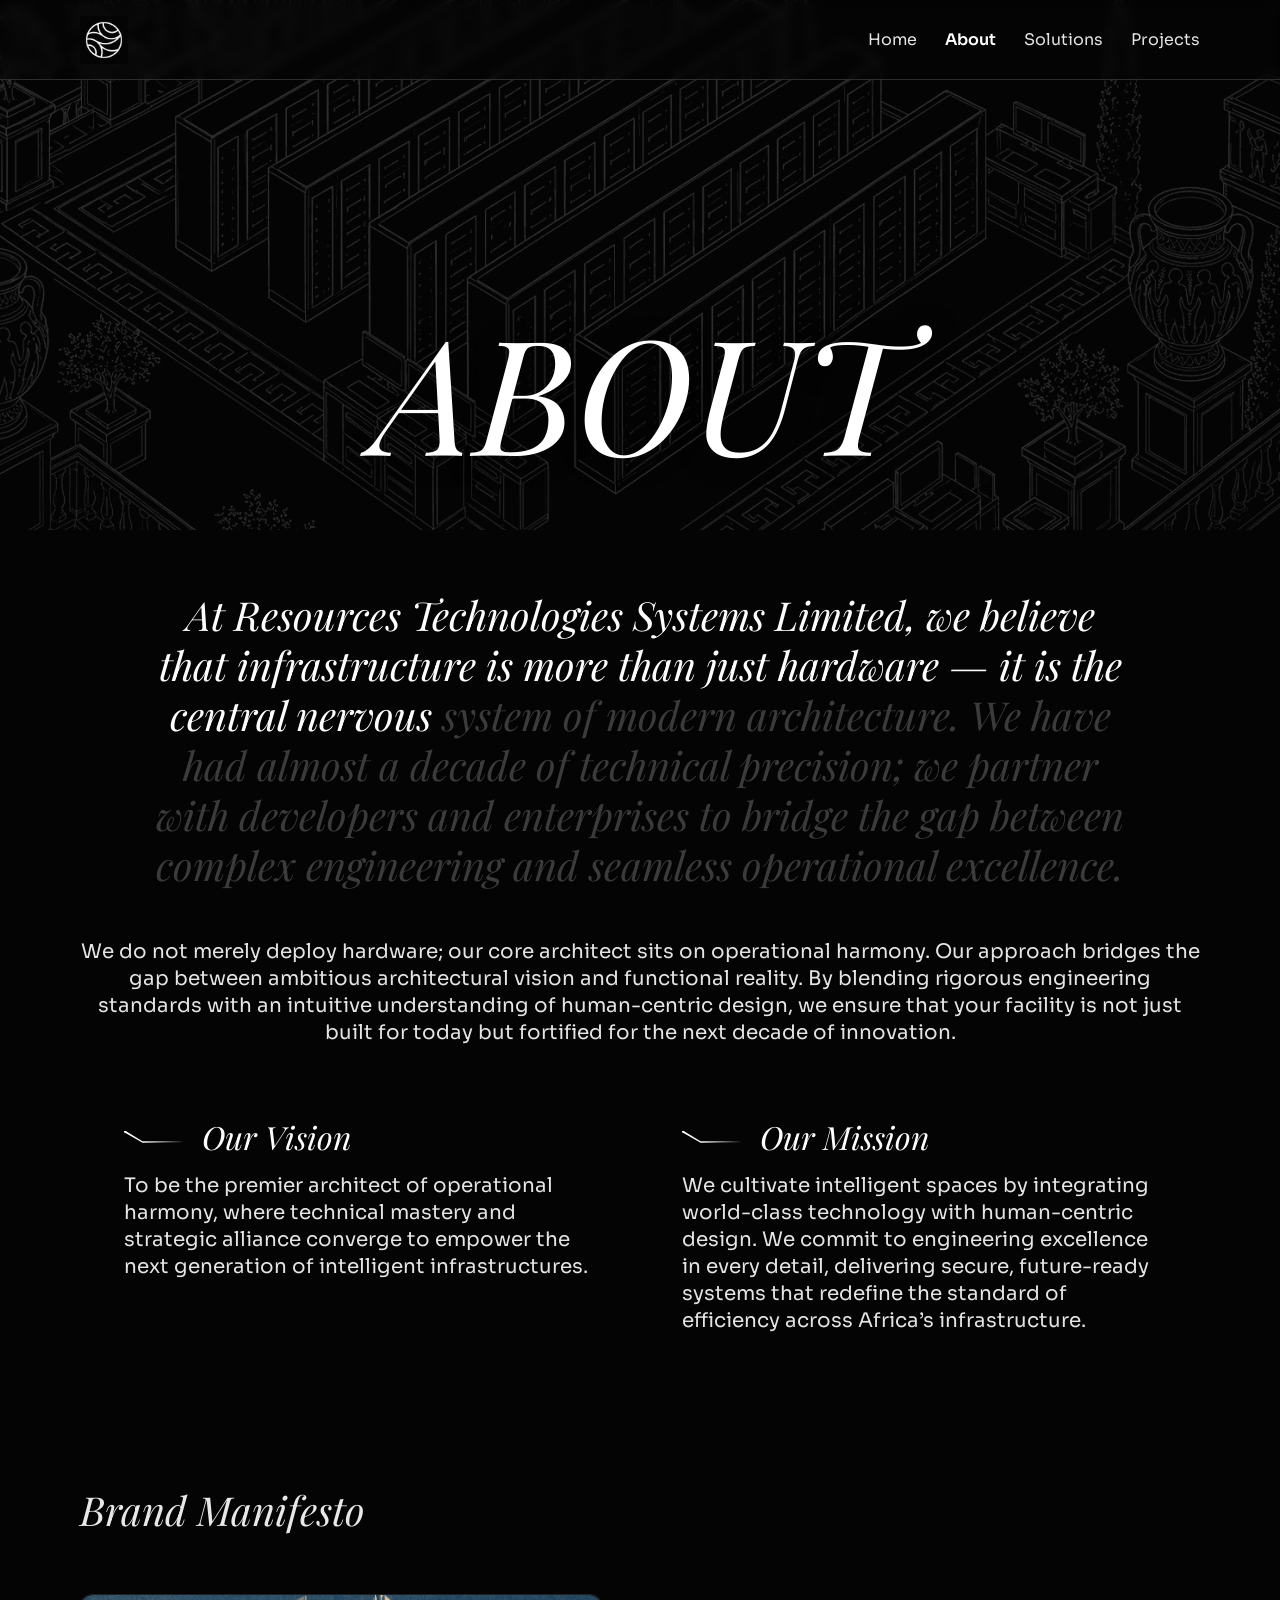
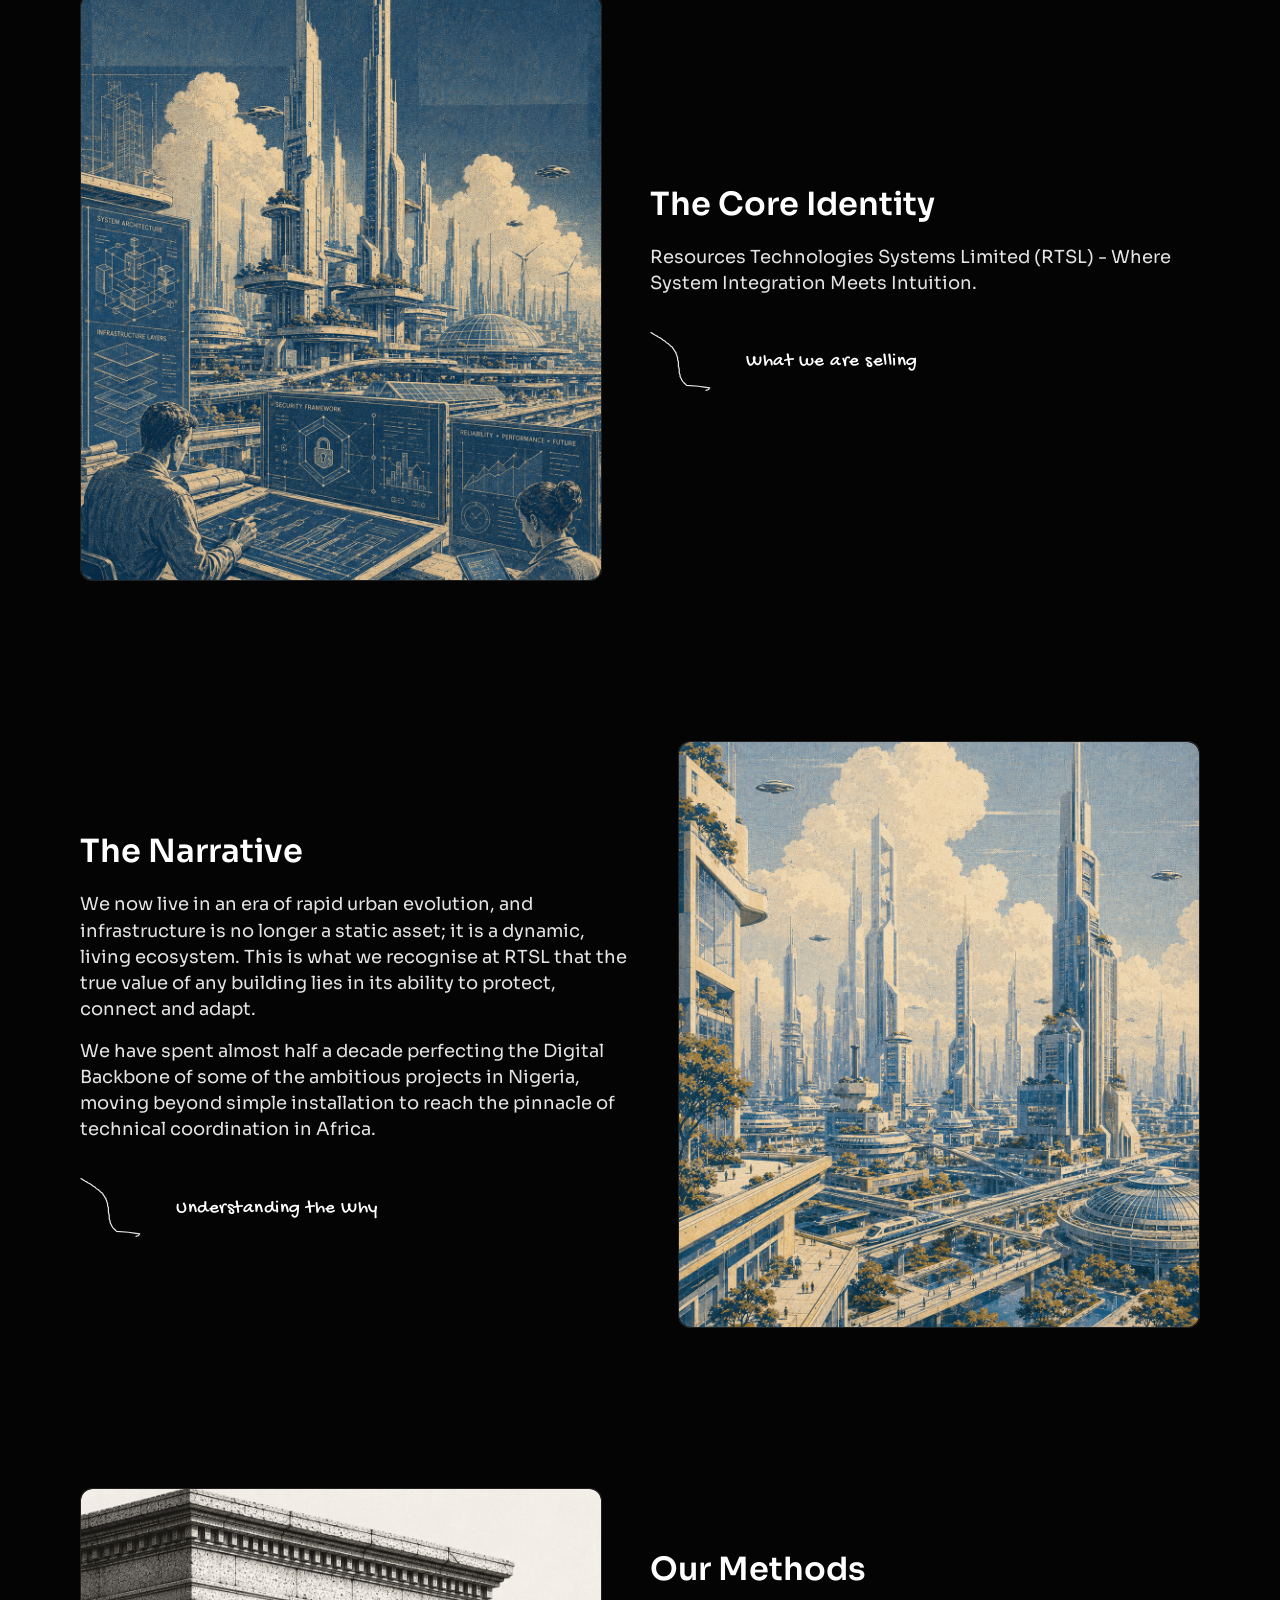
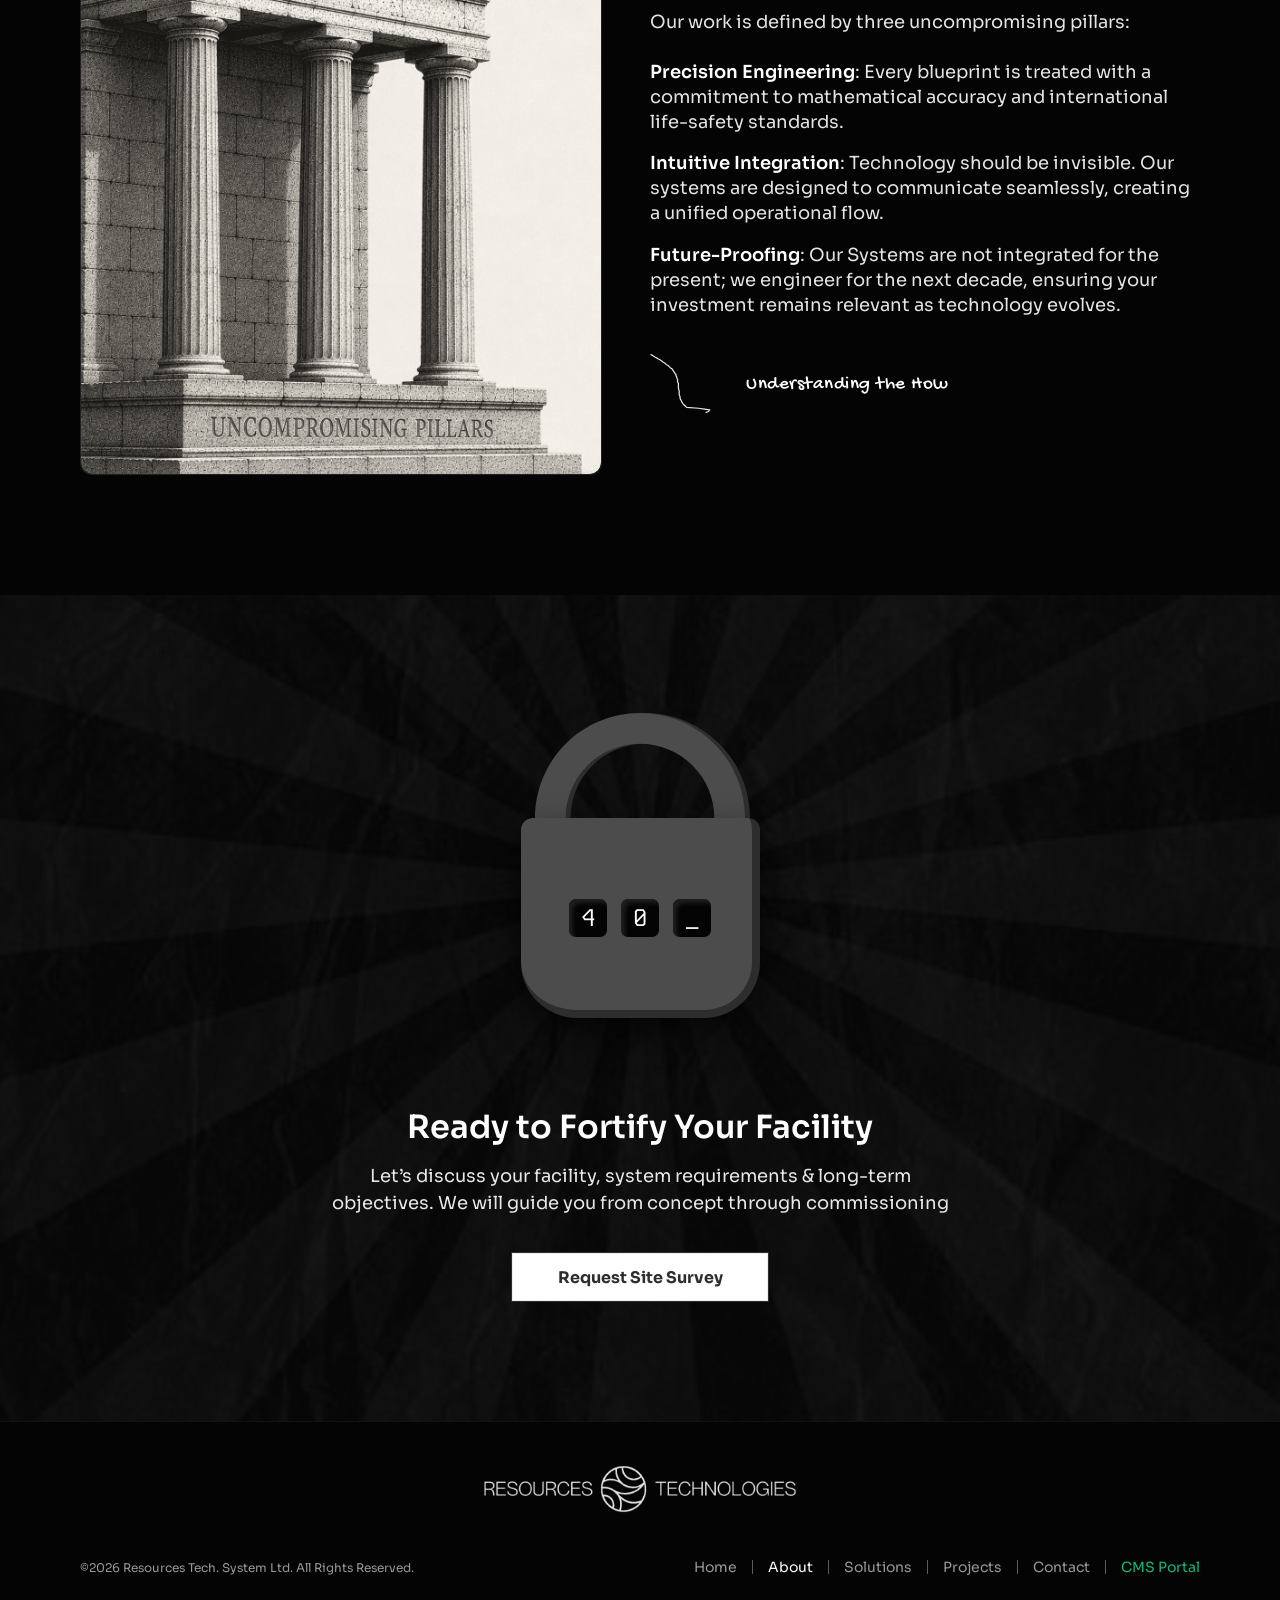
==== about.html @ 8d19dd70 "feat: complete Resources Technologies website and CMS" ====
<!DOCTYPE html>
<html lang="en">
<head>
  <meta charset="UTF-8" />
  <meta name="viewport" content="width=device-width, initial-scale=1.0, viewport-fit=cover" />
  <meta name="description" content="About Resources Technologies Systems Limited — Engineering intelligent infrastructure for Africa's next decade." />
  <title>About — Resources Tech. System Ltd</title>
  <link rel="icon" type="image/png" href="assets/logo.png" />
  <link rel="preconnect" href="https://fonts.googleapis.com" />
  <link rel="preconnect" href="https://fonts.gstatic.com" crossorigin />
  <link rel="stylesheet" href="styles.css" />
</head>
<body>
  <!-- ===================================================================== -->
  <!-- NAVBAR (Framer: 80px, blurred background, border-bottom)              -->
  <!-- ===================================================================== -->
  <header class="framer-navbar" role="banner">
    <div class="framer-navbar__inner">
      <!-- Logo -->
      <a href="./" class="framer-logo" aria-label="Resources Tech. System Ltd">
        <img src="assets/logo.png" alt="Resources Tech Logo" width="48" height="48" />
      </a>

      <!-- Desktop Navigation Links -->
      <nav class="framer-nav-menu" role="navigation" aria-label="Main Navigation">
        <a href="./" class="framer-nav-link">Home</a>
        <a href="./about" class="framer-nav-link is-active" aria-current="page">About</a>
        <a href="./solutions" class="framer-nav-link">Solutions</a>
        <a href="./projects" class="framer-nav-link">Projects</a>
      </nav>

      <!-- Mobile Hamburger Toggle -->
      <button class="framer-nav-toggle" id="navToggle" aria-label="Toggle navigation menu" aria-expanded="false" aria-controls="mobileDropdown">
        <svg id="hamburgerIcon" width="24" height="24" viewBox="0 0 24 24" fill="none" stroke="currentColor" stroke-width="2" stroke-linecap="round" stroke-linejoin="round">
          <line x1="3" y1="8" x2="21" y2="8"></line>
          <line x1="3" y1="16" x2="21" y2="16"></line>
        </svg>
        <svg id="closeIcon" width="24" height="24" viewBox="0 0 24 24" fill="none" stroke="currentColor" stroke-width="2" stroke-linecap="round" stroke-linejoin="round" style="display: none;">
          <line x1="18" y1="6" x2="6" y2="18"></line>
          <line x1="6" y1="6" x2="18" y2="18"></line>
        </svg>
      </button>
    </div>

    <!-- Mobile Dropdown -->
    <div class="framer-mobile-dropdown" id="mobileDropdown" role="region" aria-label="Mobile Navigation">
      <ul class="framer-mobile-list">
        <li><a href="./" class="framer-nav-link">Home</a></li>
        <li><a href="./about" class="framer-nav-link is-active" aria-current="page">About</a></li>
        <li><a href="./solutions" class="framer-nav-link">Solutions</a></li>
        <li><a href="./projects" class="framer-nav-link">Projects</a></li>
        <li></li>
      </ul>
    </div>
  </header>

  <!-- ===================================================================== -->
  <!-- MAIN CONTENT                                                          -->
  <!-- ===================================================================== -->
  <main>
    <!-- =================================================================== -->
    <!-- SECTION 1: ABOUT HERO SECTION                                       -->
    <!-- =================================================================== -->
    <section class="framer-about-hero" aria-label="About Us Header">
      <!-- High-Res Isometric Blueprint Architectural Background -->
      <div class="framer-about-hero-bg" aria-hidden="true">
        <img src="assets/about-hero-bg.png" alt="" width="2880" height="1060" fetchpriority="high" />
      </div>

      <!-- Hero Title Container -->
      <div class="framer-about-hero-content">
        <h1 class="framer-about-hero-title">ABOUT</h1>
      </div>
    </section>

    <!-- =================================================================== -->
    <!-- SECTION 2: PHILOSOPHY & VISION / MISSION                            -->
    <!-- =================================================================== -->
    <section class="framer-about-section-philosophy" aria-label="Our Philosophy, Vision, and Mission">
      <div class="framer-about-philosophy-inner">
        <!-- Editorial Statement (with scroll illumination hook) -->
        <div class="framer-about-quote-wrap">
          <blockquote class="framer-about-quote" id="aboutStatementText">
            At Resources Technologies Systems Limited, we believe that infrastructure is more than just hardware &mdash; it is the central nervous system of modern architecture. We have had almost a decade of technical precision; we partner with developers and enterprises to bridge the gap between complex engineering and seamless operational excellence.
          </blockquote>
        </div>

        <!-- Core Architectural Narrative -->
        <p class="framer-about-narrative">
          We do not merely deploy hardware; our core architect sits on operational harmony. Our approach bridges the gap between ambitious architectural vision and functional reality. By blending rigorous engineering standards with an intuitive understanding of human-centric design, we ensure that your facility is not just built for today but fortified for the next decade of innovation.
        </p>

        <!-- Vision & Mission Cards Row -->
        <div class="framer-about-vm-row">
          <!-- Our Vision Card -->
          <article class="framer-about-vm-card">
            <div class="framer-about-vm-header">
              <img src="assets/icon-wave.svg" alt="" width="66" height="13" class="framer-about-vm-wave" aria-hidden="true" />
              <h2 class="framer-about-vm-title">Our Vision</h2>
            </div>
            <p class="framer-about-vm-body">
              To be the premier architect of operational harmony, where technical mastery and strategic alliance converge to empower the next generation of intelligent infrastructures.
            </p>
          </article>

          <!-- Our Mission Card -->
          <article class="framer-about-vm-card">
            <div class="framer-about-vm-header">
              <img src="assets/icon-wave.svg" alt="" width="66" height="13" class="framer-about-vm-wave" aria-hidden="true" />
              <h2 class="framer-about-vm-title">Our Mission</h2>
            </div>
            <p class="framer-about-vm-body">
              We cultivate intelligent spaces by integrating world-class technology with human-centric design. We commit to engineering excellence in every detail, delivering secure, future-ready systems that redefine the standard of efficiency across Africa&rsquo;s infrastructure.
            </p>
          </article>
        </div>
      </div>
    </section>

    <!-- =================================================================== -->
    <!-- SECTION 3: BRAND MANIFESTO                                          -->
    <!-- =================================================================== -->
    <section class="framer-manifesto-section" aria-labelledby="manifestoHeading">
      <div class="framer-manifesto-heading-container">
        <h2 id="manifestoHeading" class="framer-manifesto-title">Brand Manifesto</h2>
      </div>

      <div class="framer-manifesto-list">
        <!-- Manifesto Item 1: The Core Identity -->
        <article class="framer-manifesto-row">
          <div class="framer-manifesto-img-wrap">
            <img src="assets/manifesto-1.png" alt="RTSL Central Operations Control Room" width="1086" height="1448" loading="lazy" />
          </div>

          <div class="framer-manifesto-content">
            <h3 class="framer-manifesto-item-title">The Core Identity</h3>
            <p class="framer-manifesto-item-desc">
              Resources Technologies Systems Limited (RTSL) - Where System Integration Meets Intuition.
            </p>
            <!-- Handwritten Pointer 1 -->
            <div class="framer-manifesto-pointer" aria-hidden="true">
              <img src="assets/icon-pointer-arrow.svg" alt="" width="102" height="73" />
              <span>What we are selling</span>
            </div>
          </div>
        </article>

        <!-- Manifesto Item 2: The Narrative -->
        <article class="framer-manifesto-row framer-manifesto-row--reverse">
          <div class="framer-manifesto-img-wrap">
            <img src="assets/manifesto-2.png" alt="Futuristic Cityscape Infrastructure" width="1086" height="1448" loading="lazy" />
          </div>

          <div class="framer-manifesto-content">
            <h3 class="framer-manifesto-item-title">The Narrative</h3>
            <div class="framer-manifesto-paragraphs">
              <p class="framer-manifesto-item-desc">
                We now live in an era of rapid urban evolution, and infrastructure is no longer a static asset; it is a dynamic, living ecosystem. This is what we recognise at RTSL that the true value of any building lies in its ability to protect, connect and adapt.
              </p>
              <p class="framer-manifesto-item-desc">
                We have spent almost half a decade perfecting the Digital Backbone of some of the ambitious projects in Nigeria, moving beyond simple installation to reach the pinnacle of technical coordination in Africa.
              </p>
            </div>
            <!-- Handwritten Pointer 2 -->
            <div class="framer-manifesto-pointer" aria-hidden="true">
              <img src="assets/icon-pointer-arrow.svg" alt="" width="102" height="73" />
              <span>Understanding the Why</span>
            </div>
          </div>
        </article>

        <!-- Manifesto Item 3: Our Methods -->
        <article class="framer-manifesto-row">
          <div class="framer-manifesto-img-wrap">
            <img src="assets/manifesto-3.png" alt="Classical Classical Architecture Inscription" width="1148" height="1370" loading="lazy" />
          </div>

          <div class="framer-manifesto-content">
            <h3 class="framer-manifesto-item-title">Our Methods</h3>
            <p class="framer-manifesto-item-desc">
              Our work is defined by three uncompromising pillars:
            </p>
            <div class="framer-manifesto-pillars">
              <p class="framer-manifesto-pillar">
                <strong>Precision Engineering</strong>: Every blueprint is treated with a commitment to mathematical accuracy and international life-safety standards.
              </p>
              <p class="framer-manifesto-pillar">
                <strong>Intuitive Integration</strong>: Technology should be invisible. Our systems are designed to communicate seamlessly, creating a unified operational flow.
              </p>
              <p class="framer-manifesto-pillar">
                <strong>Future-Proofing</strong>: Our Systems are not integrated for the present; we engineer for the next decade, ensuring your investment remains relevant as technology evolves.
              </p>
            </div>
            <!-- Handwritten Pointer 3 -->
            <div class="framer-manifesto-pointer" aria-hidden="true">
              <img src="assets/icon-pointer-arrow.svg" alt="" width="102" height="73" />
              <span>Understanding the How</span>
            </div>
          </div>
        </article>
      </div>
    </section>

    <!-- =================================================================== -->
    <!-- SECTION 4: READY TO FORTIFY YOUR FACILITY                           -->
    <!-- =================================================================== -->
    <section class="framer-fortify-section" aria-labelledby="fortifyHeading">
      <!-- Radial Sunburst Background Rays -->
      <div class="framer-fortify-bg" aria-hidden="true">
        <img src="assets/sunburst-rays.jpg" alt="" width="562" height="1000" loading="lazy" />
      </div>

      <div class="framer-fortify-inner">
        <!-- 3D Padlock Graphic -->
        <div class="framer-padlock-stage" aria-hidden="true">
          <div class="framer-padlock">
            <!-- Shackle / Handle -->
            <div class="framer-padlock-handle">
              <img src="assets/padlock-handle.svg" alt="" width="215" height="210" />
            </div>
            <!-- Padlock Body -->
            <div class="framer-padlock-body"></div>
            <!-- Combination Pin Digits -->
            <div class="framer-padlock-pins">
              <div class="framer-padlock-pin">
                <span>4</span>
              </div>
              <div class="framer-padlock-pin">
                <span>0</span>
              </div>
              <div class="framer-padlock-pin">
                <span>_</span>
              </div>
            </div>
          </div>
        </div>

        <!-- Copy & CTA Container -->
        <div class="framer-fortify-content">
          <div class="framer-fortify-text">
            <h2 id="fortifyHeading" class="framer-fortify-title">Ready to Fortify Your Facility</h2>
            <p class="framer-fortify-desc">
              Let&rsquo;s discuss your facility, system requirements &amp; long-term objectives. We will guide you from concept through commissioning
            </p>
          </div>

          <div class="framer-fortify-cta-wrap">
            <a href="./contact" class="framer-btn-primary" role="button">
              <span>Request Site Survey</span>
            </a>
          </div>
        </div>
      </div>
    </section>
  </main>

  <!-- ===================================================================== -->
  <!-- FOOTER                                                                -->
  <!-- ===================================================================== -->
  <footer class="framer-footer" role="contentinfo">
    <div class="framer-footer-inner">
      <!-- Centered Horizontal Logo Mark -->
      <div class="framer-footer-brand">
        <a href="./" class="framer-footer-logo-link" aria-label="Resources Tech Home">
          <img src="assets/footer-logo-cropped.png" alt="Resources Technologies Systems Limited" width="835" height="140" loading="lazy" />
        </a>
      </div>

      <!-- Footer Bottom Row: Copyright + Nav Links -->
      <div class="framer-footer-bottom">
        <div class="framer-footer-copy">
          <p>&copy;2026 Resources Tech. System Ltd. All Rights Reserved.</p>
        </div>

        <nav class="framer-footer-nav" aria-label="Footer navigation">
          <a href="./" class="framer-footer-link">Home</a>
          <span class="framer-footer-divider" aria-hidden="true">
            <img src="assets/footer-divider.svg" alt="" width="3" height="16" />
          </span>

          <a href="./about" class="framer-footer-link is-current">About</a>
          <span class="framer-footer-divider" aria-hidden="true">
            <img src="assets/footer-divider.svg" alt="" width="3" height="16" />
          </span>

          <a href="./solutions" class="framer-footer-link">Solutions</a>
          <span class="framer-footer-divider" aria-hidden="true">
            <img src="assets/footer-divider.svg" alt="" width="3" height="16" />
          </span>

          <a href="./projects" class="framer-footer-link">Projects</a>
          <span class="framer-footer-divider" aria-hidden="true">
            <img src="assets/footer-divider.svg" alt="" width="3" height="16" />
          </span>

          <a href="./contact" class="framer-footer-link">Contact</a>
          <span class="framer-footer-divider" aria-hidden="true"><img src="assets/footer-divider.svg" alt="" width="3" height="16" /></span>
          <a href="./admin.html" class="framer-footer-link" style="color: #10b981;">CMS Portal</a>
        </nav>
      </div>
    </div>
  </footer>

  <script src="script.js"></script>
</body>
</html>
---- styles.css ----
/* ============================================================
   RESOURCES TECHNOLOGIES SYSTEMS LIMITED
   Pixel-Perfect Framer Replication
   ============================================================ */

@import url('https://fonts.googleapis.com/css2?family=Gochi+Hand&family=Kode+Mono:wght@400;500;600&family=Playfair+Display:ital,wght@0,400;0,700;1,400;1,700&family=Sora:wght@400;500;600;700&display=swap');

:root {
  --font-playfair: 'Playfair Display', Georgia, serif;
  --font-sora: 'Sora', system-ui, -apple-system, sans-serif;
  --color-heading: #e8e8e8;
}

/* ---- Reset & Base ---- */
*, *::before, *::after {
  box-sizing: border-box;
  margin: 0;
  padding: 0;
}

html {
  scroll-behavior: smooth;
  -webkit-tap-highlight-color: transparent;
  font-size: 16px;
  background-color: #040404;
}

body {
  background-color: #040404;
  color: #ffffff;
  font-family: 'Sora', system-ui, -apple-system, sans-serif;
  -webkit-font-smoothing: antialiased;
  -moz-osx-font-smoothing: grayscale;
  overflow-x: hidden;
  min-height: 100vh;
}

/* ============================================================
   HEADER / NAVBAR
   Framer spec: 80px height, backdrop blur 5px, border-bottom 1px solid #2d2d2d
   ============================================================ */
.framer-navbar {
  position: absolute;
  top: 0;
  left: 0;
  right: 0;
  width: 100%;
  height: 80px;
  z-index: 50;
  background-color: rgba(4, 4, 4, 0.5);
  backdrop-filter: blur(5px);
  -webkit-backdrop-filter: blur(5px);
  border-bottom: 1px solid rgb(45, 45, 45);
}

.framer-navbar__inner {
  max-width: 1440px;
  height: 100%;
  margin: 0 auto;
  padding: 16px 80px;
  display: flex;
  align-items: center;
  justify-content: space-between;
}

/* Logo */
.framer-logo {
  display: block;
  width: 48px;
  height: 48px;
  flex-shrink: 0;
  text-decoration: none;
  cursor: pointer;
  transition: opacity 200ms ease-out;
}

.framer-logo:hover {
  opacity: 0.85;
}

.framer-logo img {
  display: block;
  width: 100%;
  height: 100%;
  object-fit: cover;
  border-radius: inherit;
}

/* Nav Links */
.framer-nav-menu {
  display: flex;
  align-items: center;
  gap: 28px;
  list-style: none;
  padding: 8px 0;
}

.framer-nav-link {
  font-family: 'Sora', sans-serif;
  font-size: 16px;
  font-weight: 400;
  letter-spacing: 0px;
  color: rgb(228, 228, 228);
  text-decoration: none;
  cursor: pointer;
  transition: color 200ms cubic-bezier(0.23, 1, 0.32, 1);
  white-space: nowrap;
}

.framer-nav-link:hover {
  color: #ffffff;
}

.framer-nav-link[aria-current="page"],
.framer-nav-link.is-active {
  color: #ffffff;
  font-weight: 600;
}

.framer-nav-link--disabled {
  opacity: 0.33;
  cursor: default;
  pointer-events: none;
}

/* Mobile Toggle */
.framer-nav-toggle {
  display: none;
  background: none;
  border: none;
  color: #ffffff;
  cursor: pointer;
  width: 24px;
  height: 24px;
  padding: 0;
  position: relative;
  touch-action: manipulation;
}

.framer-nav-toggle line {
  transition: transform 200ms ease-out, opacity 200ms ease-out;
}

/* Mobile Dropdown Menu */
.framer-mobile-dropdown {
  display: none;
  position: absolute;
  top: 80px;
  left: 0;
  right: 0;
  background-color: rgba(4, 4, 4, 0.95);
  backdrop-filter: blur(16px);
  -webkit-backdrop-filter: blur(16px);
  border-bottom: 1px solid rgb(45, 45, 45);
  padding: 24px 32px;
}

.framer-mobile-dropdown.is-open {
  display: block;
}

.framer-mobile-list {
  list-style: none;
  display: flex;
  flex-direction: column;
  gap: 20px;
}

/* ============================================================
   HERO SECTION
   Framer spec: 844px height, background image cover
   ============================================================ */
.framer-hero {
  position: relative;
  width: 100%;
  height: 844px;
  background-color: #040404;
  display: flex;
  align-items: center;
  justify-content: center;
  overflow: hidden;
}

/* Background Image */
.framer-hero__bg {
  position: absolute;
  inset: 0;
  width: 100%;
  height: 100%;
  z-index: 1;
}

.framer-hero__bg img {
  display: block;
  width: 100%;
  height: 100%;
  object-fit: cover;
  object-position: center;
  pointer-events: none;
  user-select: none;
}

/* Subtle gradient overlay */
.framer-hero__overlay {
  position: absolute;
  inset: 0;
  background: linear-gradient(
    180deg,
    rgba(4, 4, 4, 0.25) 0%,
    rgba(4, 4, 4, 0) 40%,
    rgba(4, 4, 4, 0.4) 100%
  );
  z-index: 2;
  pointer-events: none;
}

/* Container (Text + CTA Box) */
.framer-hero-container {
  position: absolute;
  bottom: 44px;
  left: 50%;
  transform: translateX(-50%);
  width: 87%;
  max-width: 1252px;
  height: 242px;
  z-index: 10;
}

/* Covering: translucent box with 2px border */
.framer-hero-covering {
  position: absolute;
  inset: 0;
  width: 100%;
  height: 100%;
  border: 2px solid #4c4c4c;
  background-color: rgba(4, 4, 4, 0.5);
  backdrop-filter: blur(4px);
  -webkit-backdrop-filter: blur(4px);
  pointer-events: none;
}

/* Content: Text + CTAs layout */
.framer-hero-content {
  position: absolute;
  top: 50%;
  left: 50%;
  transform: translate(-50%, -50%);
  width: 96%;
  height: auto;
  display: flex;
  align-items: center;
  justify-content: space-between;
  gap: 32px;
  z-index: 3;
}

/* Left: Text Container */
.framer-text-container {
  width: 832px;
  max-width: calc(100% - 250px);
  display: flex;
  flex-direction: column;
  gap: 12px;
  flex-shrink: 1;
}

.framer-hero-headline {
  font-family: 'Playfair Display', serif;
  font-size: 48px;
  font-weight: 400;
  line-height: 1.15em;
  color: #ffffff;
  letter-spacing: -0.01em;
  word-break: break-word;
  text-wrap: balance;
}

.framer-hero-subtitle {
  font-family: 'Sora', sans-serif;
  font-size: 18px;
  font-weight: 400;
  line-height: 1.5em;
  color: rgb(232, 232, 232);
  word-break: break-word;
}

/* Right: CTAs Container */
.framer-ctas {
  display: flex;
  flex-direction: column;
  gap: 16px;
  flex-shrink: 0;
  width: 220px;
}

/* Primary Button (White) */
.btn-primary {
  width: 220px;
  height: 48px;
  padding: 12px;
  display: flex;
  align-items: center;
  justify-content: center;
  background-color: rgb(255, 255, 255);
  border: 1px solid rgb(237, 237, 237);
  box-shadow: 0px 0px 0px 1px rgb(46, 46, 46), 0px 1px 2px 0px rgba(30, 30, 30, 0.24);
  text-decoration: none;
  cursor: pointer;
  touch-action: manipulation;
  transition: transform 160ms ease-out, background-color 200ms ease-out, box-shadow 200ms ease-out;
}

.btn-primary:hover {
  background-color: #f2f2f2;
  box-shadow: 0px 0px 0px 1px rgb(20, 20, 20), 0px 2px 8px 0px rgba(255, 255, 255, 0.12);
}

.btn-primary:active {
  transform: scale(0.97);
}

.btn-primary span {
  font-family: 'Sora', sans-serif;
  font-size: 16px;
  font-weight: 700;
  letter-spacing: 0px;
  color: rgb(46, 46, 46);
  white-space: nowrap;
}

/* Secondary Button (Dark) */
.btn-secondary {
  width: 220px;
  height: 48px;
  padding: 12px;
  display: flex;
  align-items: center;
  justify-content: center;
  background-color: rgb(4, 4, 4);
  border: 0.75px solid rgb(0, 0, 0);
  box-shadow: 0px 0px 0px 1px rgb(190, 190, 190), 0px 1px 2px 0px rgba(190, 190, 190, 0.24);
  text-decoration: none;
  cursor: pointer;
  touch-action: manipulation;
  transition: transform 160ms ease-out, background-color 200ms ease-out, box-shadow 200ms ease-out;
}

.btn-secondary:hover {
  background-color: rgb(24, 24, 24);
  box-shadow: 0px 0px 0px 1px rgb(255, 255, 255), 0px 2px 8px 0px rgba(190, 190, 190, 0.35);
}

.btn-secondary:active {
  transform: scale(0.97);
}

.btn-secondary span {
  font-family: 'Sora', sans-serif;
  font-size: 16px;
  font-weight: 700;
  letter-spacing: 0px;
  color: rgb(255, 255, 255);
  white-space: nowrap;
}

/* ============================================================
   BRAND STATEMENT SECTION (.framer-kbz4u5)
   ============================================================ */
.framer-brand-statement {
  background-color: #040404;
  width: 100%;
  padding: 120px 80px 80px;
  position: relative;
  overflow: hidden;
}

.framer-brand-statement__inner {
  max-width: 1440px;
  margin: 0 auto;
  display: flex;
  flex-direction: column;
  align-items: center;
  justify-content: flex-start;
  gap: 60px;
}

/* Statement Text */
.framer-statement-text {
  width: 83%;
  max-width: 1195px;
  font-family: 'Playfair Display', serif;
  font-size: 40px;
  font-style: italic;
  font-weight: 400;
  letter-spacing: -0.02em;
  line-height: 1.4em;
  text-align: center;
  color: #ffffff;
  border: none;
  padding: 0;
  margin: 0;
  text-wrap: balance;
}

/* Individual words for ScrollReveal illumination */
.word-span {
  display: inline;
  color: rgba(255, 255, 255, 0.22);
  transition: color 280ms cubic-bezier(0.23, 1, 0.32, 1);
  will-change: color;
}

.word-span.is-revealed {
  color: rgba(255, 255, 255, 1.0);
}

/* Button Container (458px desktop width) */
.framer-statement-btn-container {
  width: 458px;
  max-width: 100%;
  height: 48px;
}

.btn-about-us {
  width: 100%;
  height: 48px;
  padding: 12px;
  display: flex;
  align-items: center;
  justify-content: center;
  background-color: rgb(255, 255, 255);
  border: 1px solid rgb(237, 237, 237);
  box-shadow: 0px 0px 0px 1px rgb(46, 46, 46), 0px 1px 2px 0px rgba(30, 30, 30, 0.24);
  text-decoration: none;
  cursor: pointer;
  touch-action: manipulation;
  transition: transform 160ms ease-out, background-color 200ms ease-out, box-shadow 200ms ease-out;
}

.btn-about-us:hover {
  background-color: #f2f2f2;
  box-shadow: 0px 0px 0px 1px rgb(20, 20, 20), 0px 2px 8px 0px rgba(255, 255, 255, 0.12);
}

.btn-about-us:active {
  transform: scale(0.97);
}

.btn-about-us span {
  font-family: 'Sora', sans-serif;
  font-size: 16px;
  font-weight: 700;
  letter-spacing: 0px;
  color: rgb(46, 46, 46);
  white-space: nowrap;
}

/* ============================================================
   SERVICE SPHERES SECTION (.framer-1d1qil4)
   Perfect Center Alignment & Sticky Stacking Animation
   ============================================================ */
.framer-system-section {
  background-color: #040404;
  width: 100%;
  padding: 80px 48px 180px;
  position: relative;
}

.framer-system-inner {
  max-width: 1280px;
  margin: 0 auto;
  display: flex;
  flex-direction: column;
  align-items: center;
  gap: 72px;
  width: 100%;
}

.framer-spheres-heading-container {
  width: 100%;
  max-width: 1200px;
  margin: 0 auto;
  display: flex;
  justify-content: flex-start;
}

.framer-spheres-title {
  font-family: 'Playfair Display', serif;
  font-style: italic;
  font-weight: 400;
  font-size: 40px;
  line-height: 1.2em;
  color: #e8e8e8;
  letter-spacing: 0px;
}

/* Spheres List (Stacking container) */
.framer-spheres-list {
  width: 100%;
  max-width: 1200px;
  margin: 0 auto;
  display: flex;
  flex-direction: column;
  gap: 100px;
  position: relative;
}

/* Individual Sphere Sticky Card: Flex Row with Image on Left, Copy on Right */
.framer-sphere-card {
  background-color: #040404;
  width: 100%;
  max-width: 1200px;
  margin: 0 auto;
  display: flex;
  flex-direction: row;
  align-items: center;
  justify-content: space-between;
  gap: 56px;
  padding: 40px 36px;
  position: sticky;
  top: 100px;
  border-radius: 12px;
  box-shadow: 0 -12px 30px rgba(0, 0, 0, 0.7);
  transition: transform 320ms cubic-bezier(0.23, 1, 0.32, 1),
              opacity 320ms cubic-bezier(0.23, 1, 0.32, 1),
              filter 320ms cubic-bezier(0.23, 1, 0.32, 1);
  will-change: transform, opacity, filter;
}

.framer-sphere-card:nth-child(1) {
  top: 100px;
  z-index: 1;
}
.framer-sphere-card:nth-child(2) {
  top: 115px;
  z-index: 2;
}
.framer-sphere-card:nth-child(3) {
  top: 130px;
  z-index: 3;
}

/* Left: 3D Vector Graphic Container */
.framer-sphere-visual {
  width: 480px;
  max-width: 45%;
  height: 560px;
  flex-shrink: 0;
  display: flex;
  align-items: center;
  justify-content: center;
  overflow: hidden;
  position: relative;
}

.framer-sphere-visual img {
  display: block;
  width: 100%;
  height: 100%;
  object-fit: contain;
  transition: transform 400ms cubic-bezier(0.23, 1, 0.32, 1);
}

.framer-sphere-card:hover .framer-sphere-visual img {
  transform: scale(1.02);
}

/* Right: Content */
.framer-sphere-content {
  flex: 1;
  max-width: 620px;
  display: flex;
  flex-direction: column;
  gap: 40px;
}

/* Chip Label (/A, /B, /C) */
.framer-sphere-label {
  display: flex;
  align-items: center;
}

.framer-sphere-chip {
  display: inline-block;
  background-color: #2d2d2d;
  color: #ffffff;
  font-family: 'Sora', sans-serif;
  font-size: 14px;
  font-weight: 500;
  letter-spacing: 0.04em;
  padding: 6px 14px;
  border-radius: 4px;
}

/* Details & Typography */
.framer-sphere-details {
  display: flex;
  flex-direction: column;
  gap: 24px;
  width: 100%;
}

.framer-sphere-item-title {
  font-family: 'Sora', sans-serif;
  font-weight: 600;
  font-size: 32px;
  line-height: 1.25em;
  color: #ffffff;
  letter-spacing: -0.01em;
}

.framer-sphere-descriptions {
  display: flex;
  flex-direction: column;
  gap: 16px;
  width: 100%;
}

.framer-sphere-descriptions p {
  font-family: 'Sora', sans-serif;
  font-size: 17px;
  font-weight: 400;
  line-height: 1.6em;
  color: rgb(228, 228, 228);
  letter-spacing: 0px;
}

.framer-sphere-descriptions strong {
  font-weight: 600;
  color: #ffffff;
}

/* Card Stacked / Underneath State (when the next card scrolls over) */
.framer-sphere-card.is-stacked {
  transform: scale(0.96) translateY(-14px);
  opacity: 0.45;
  filter: blur(1px);
}

/* ============================================================
   RESPONSIVENESS (Framer Breakpoints: 1440px / 810px / 390px)
   ============================================================ */

/* Tablet (<= 1199px) */
@media (max-width: 1199px) {
  .framer-navbar__inner {
    padding: 16px 40px;
  }

  .framer-hero {
    height: 844px;
  }

  .framer-hero-container {
    width: 94%;
    height: 458px;
    bottom: 32px;
  }

  .framer-hero-content {
    flex-direction: column;
    align-items: flex-start;
    justify-content: center;
    gap: 36px;
  }

  .framer-text-container {
    width: 100%;
    max-width: 100%;
  }

  .framer-hero-headline {
    font-size: 36px;
  }

  .framer-hero-subtitle {
    font-size: 14px;
  }

  .framer-ctas {
    flex-direction: row;
    width: auto;
    gap: 16px;
  }

  /* Brand Statement */
  .framer-brand-statement {
    padding: 120px 40px 60px;
  }

  .framer-statement-text {
    width: 100%;
    font-size: 32px;
  }

  /* Service Spheres */
  .framer-system-section {
    padding: 60px 40px 100px;
  }

  .framer-sphere-card {
    position: relative;
    top: unset !important;
    transform: none !important;
    opacity: 1 !important;
    filter: none !important;
    flex-direction: column;
    align-items: center;
    padding: 32px 20px;
    gap: 36px;
  }

  .framer-sphere-visual {
    width: 100%;
    max-width: 440px;
    height: auto;
    aspect-ratio: 522 / 617;
  }

  .framer-sphere-content {
    width: 100%;
    max-width: 100%;
    padding-top: 0;
    gap: 32px;
  }

  .framer-spheres-title {
    font-size: 32px;
  }

  .framer-sphere-item-title {
    font-size: 28px;
  }

  .framer-sphere-descriptions p {
    font-size: 16px;
  }
}

/* Mobile (<= 768px) */
@media (max-width: 768px) {
  .framer-navbar__inner {
    padding: 16px 24px;
  }

  .framer-nav-menu {
    display: none;
  }

  .framer-nav-toggle {
    display: block;
  }

  .framer-hero {
    height: 720px;
  }

  .framer-hero-container {
    width: 96%;
    height: 480px;
    bottom: 24px;
  }

  .framer-hero-headline {
    font-size: 32px;
    line-height: 1.2em;
  }

  .framer-hero-subtitle {
    font-size: 14px;
  }

  .framer-ctas {
    flex-direction: column;
    width: 100%;
  }

  .btn-primary, .btn-secondary {
    width: 100%;
  }

  /* Brand Statement */
  .framer-brand-statement {
    padding: 80px 16px 60px;
    gap: 40px;
  }

  .framer-statement-text {
    width: 100%;
    font-size: 24px;
    line-height: 1.45em;
  }

  .framer-statement-btn-container {
    width: 100%;
  }

  /* Service Spheres */
  .framer-system-section {
    padding: 60px 16px 80px;
  }

  .framer-system-inner {
    gap: 36px;
  }

  .framer-spheres-list {
    gap: 60px;
  }

  .framer-spheres-title {
    font-size: 24px;
  }

  .framer-sphere-card {
    padding: 24px 0;
  }

  .framer-sphere-visual {
    width: 100%;
    max-width: 320px;
  }

  .framer-sphere-item-title {
    font-size: 22px;
  }

  .framer-sphere-descriptions p {
    font-size: 15px;
    line-height: 1.55em;
  }
}

/* ============================================================
   ACCESSIBILITY & REDUCED MOTION
   ============================================================ */
@media (prefers-reduced-motion: reduce) {
  *, *::before, *::after {
    animation-duration: 0.01ms !important;
    animation-iteration-count: 1 !important;
    transition-duration: 0.01ms !important;
    scroll-behavior: auto !important;
  }
  .framer-sphere-card {
    position: relative !important;
    top: unset !important;
    transform: none !important;
    opacity: 1 !important;
    filter: none !important;
  }
  .word-span {
    color: rgba(255, 255, 255, 1.0) !important;
  }
}
/* ============================================================
   OUR SOLUTION & CAPABILITIES (Framer: .framer-16dqxpm)
   2x2 Grid + 1 Feature Card Layout
   ============================================================ */
.framer-capabilities-section {
  background-color: #040404;
  width: 100%;
  padding: 60px 80px 140px;
  position: relative;
}

.framer-capabilities-inner {
  max-width: 1280px;
  margin: 0 auto;
  display: flex;
  flex-direction: column;
  align-items: center;
  gap: 40px;
  width: 100%;
}

.framer-capabilities-heading-container {
  width: 100%;
  max-width: 1280px;
  display: flex;
  justify-content: flex-start;
}

.framer-capabilities-title {
  font-family: 'Playfair Display', serif;
  font-style: italic;
  font-weight: 400;
  font-size: 40px;
  line-height: 1.2em;
  color: #e8e8e8;
  letter-spacing: 0px;
}

/* 2x2 Grid + 1 Structure */
.framer-capabilities-grid {
  width: 100%;
  max-width: 1280px;
  display: flex;
  flex-direction: row;
  justify-content: center;
  gap: 19px;
  flex-wrap: wrap;
}

.framer-cap-column {
  width: 414px;
  max-width: 100%;
  display: flex;
  flex-direction: column;
  gap: 18px;
}

.framer-cap-column--tall {
  width: 414px;
  max-width: 100%;
}

/* Standard Capability Card (250px) */
.framer-cap-card {
  background-color: rgb(4, 4, 4);
  border: 1px solid rgba(255, 255, 255, 0.08);
  border-radius: 8px;
  height: 250px;
  width: 100%;
  position: relative;
  overflow: hidden;
  cursor: pointer;
  transition: border-color 240ms cubic-bezier(0.23, 1, 0.32, 1),
              transform 240ms cubic-bezier(0.23, 1, 0.32, 1),
              box-shadow 240ms cubic-bezier(0.23, 1, 0.32, 1);
  will-change: transform, border-color;
}

.framer-cap-card:hover {
  border-color: rgba(255, 255, 255, 0.22);
  transform: translateY(-2px);
  box-shadow: 0 12px 32px rgba(0, 0, 0, 0.7);
}

.framer-cap-card:active {
  transform: scale(0.98);
}

/* Tall Feature Card (518px) */
.framer-cap-card--tall {
  height: 518px;
}

/* Card Title */
.framer-cap-card-title {
  position: absolute;
  top: 20px;
  left: 20px;
  width: 234px;
  font-family: 'Sora', sans-serif;
  font-size: 20px;
  font-weight: 400;
  line-height: 1.25em;
  color: #ffffff;
  letter-spacing: 0px;
}

.framer-cap-card-title--tall {
  width: 280px;
}

/* Card CTA */
.framer-cap-cta {
  position: absolute;
  bottom: 20px;
  right: 20px;
  display: flex;
  flex-direction: row;
  align-items: center;
  gap: 6px;
  text-decoration: none;
  color: #ffffff;
  font-family: 'Sora', sans-serif;
  font-size: 16px;
  font-weight: 400;
  transition: gap 200ms ease-out;
}

.framer-cap-cta img {
  display: block;
  width: 16px;
  height: 16px;
  transition: transform 200ms ease-out;
}

.framer-cap-card:hover .framer-cap-cta {
  gap: 10px;
}

.framer-cap-card:hover .framer-cap-cta img {
  transform: translateX(3px);
}

/* Watermark SVG Graphic */
.framer-cap-watermark {
  position: absolute;
  top: calc(50% - 80px);
  right: -56px;
  width: 160px;
  height: 160px;
  pointer-events: none;
  opacity: 0.16;
  transition: opacity 300ms ease-out, transform 300ms ease-out;
}

.framer-cap-watermark img {
  display: block;
  width: 100%;
  height: 100%;
  object-fit: contain;
}

.framer-cap-card:hover .framer-cap-watermark {
  opacity: 0.28;
  transform: scale(1.04);
}

.framer-cap-watermark--tall {
  top: calc(50% - 100px);
  right: -30px;
  width: 200px;
  height: 200px;
}

/* Responsive Rules for Capabilities Section */
@media (max-width: 1199px) {
  .framer-capabilities-section {
    padding: 60px 40px 100px;
  }

  .framer-cap-column,
  .framer-cap-column--tall {
    width: calc(50% - 10px);
  }

  .framer-cap-card--tall {
    height: 250px;
  }

  .framer-cap-watermark--tall {
    top: calc(50% - 80px);
    right: -56px;
    width: 160px;
    height: 160px;
  }
}

@media (max-width: 768px) {
  .framer-capabilities-section {
    padding: 60px 16px 80px;
  }

  .framer-capabilities-title {
    font-size: 28px;
  }

  .framer-capabilities-grid {
    gap: 16px;
  }

  .framer-cap-column,
  .framer-cap-column--tall {
    width: 100%;
  }

  .framer-cap-card,
  .framer-cap-card--tall {
    height: 224px;
  }

  .framer-cap-card-title {
    font-size: 18px;
    width: 210px;
  }

  .framer-cap-watermark,
  .framer-cap-watermark--tall {
    top: calc(50% - 63px);
    right: -40px;
    width: 126px;
    height: 126px;
  }
}

/* ==========================================================================
   SECTION 5: OUR PROJECTS
   ========================================================================== */

.framer-projects-section {
  background-color: #040404;
  width: 100%;
  padding: 60px 80px;
  display: flex;
  justify-content: center;
  position: relative;
  overflow: clip;
}

.framer-projects-inner {
  width: 100%;
  max-width: 1280px;
  display: flex;
  flex-direction: column;
  align-items: center;
  gap: 60px;
  margin: 0 auto;
}

.framer-projects-heading-container {
  width: 100%;
  text-align: left;
}

.framer-projects-title {
  font-family: 'Playfair Display', serif;
  font-style: italic;
  font-weight: 400;
  font-size: 40px;
  line-height: 1.2em;
  color: #e8e8e8;
  letter-spacing: 0px;
  margin: 0;
  text-wrap: balance;
}

.framer-projects-grid {
  display: flex;
  flex-direction: row;
  align-items: flex-start;
  justify-content: space-between;
  gap: 21px;
  width: 100%;
}

.framer-project-card {
  flex: 1 0 0;
  width: 1px;
  min-width: 0;
  display: flex;
  flex-direction: column;
  gap: 20px;
  position: relative;
}

.framer-project-img-link {
  display: block;
  width: 100%;
  text-decoration: none;
}

.framer-project-img-wrapper {
  border: 8px solid #4c4c4c;
  border-radius: 16px;
  height: 430px;
  width: 100%;
  overflow: hidden;
  position: relative;
  background-color: #0e0e0e;
  will-change: transform;
  transition: border-color 0.3s cubic-bezier(0.23, 1, 0.32, 1),
              box-shadow 0.3s cubic-bezier(0.23, 1, 0.32, 1);
}

.framer-project-card:hover .framer-project-img-wrapper {
  border-color: #686868;
  box-shadow: 0 12px 32px rgba(0, 0, 0, 0.45);
}

.framer-project-img-wrapper img {
  display: block;
  width: 100%;
  height: 100%;
  object-fit: cover;
  object-position: center;
  border-radius: 8px;
  transition: transform 0.5s cubic-bezier(0.23, 1, 0.32, 1);
}

.framer-project-card:hover .framer-project-img-wrapper img {
  transform: scale(1.04);
}

.framer-project-details {
  display: flex;
  flex-direction: row;
  justify-content: space-between;
  align-items: flex-end;
  width: 100%;
}

.framer-project-info {
  display: flex;
  flex-direction: column;
  align-items: flex-start;
  gap: 8px;
}

.framer-project-name {
  font-family: 'Sora', sans-serif;
  font-size: 24px;
  font-weight: 600;
  letter-spacing: 0;
  line-height: 1.3;
  color: #ffffff;
  margin: 0;
}

.framer-project-meta {
  display: flex;
  flex-direction: row;
  align-items: center;
  gap: 8px;
}

.framer-project-location,
.framer-project-year {
  font-family: 'Sora', sans-serif;
  font-size: 18px;
  font-weight: 400;
  color: rgb(228, 228, 228);
  font-variant-numeric: tabular-nums;
  line-height: 1.2;
}

.framer-project-star {
  display: inline-block;
  width: 12px;
  height: 12px;
  flex-shrink: 0;
  color: #2e2e2e;
}

.framer-project-cta {
  display: inline-flex;
  align-items: center;
  gap: 4px;
  color: #ffffff;
  font-family: 'Sora', sans-serif;
  font-size: 14px;
  font-weight: 400;
  line-height: 22px;
  text-decoration: none;
  cursor: pointer;
  transition: transform 0.2s cubic-bezier(0.23, 1, 0.32, 1),
              opacity 0.2s ease-out;
  touch-action: manipulation;
}

.framer-project-cta span {
  display: inline-block;
}

.framer-project-cta img {
  filter: brightness(0) invert(1);
  display: inline-block;
  transition: transform 0.2s cubic-bezier(0.23, 1, 0.32, 1);
}

.framer-project-cta:hover {
  opacity: 0.85;
  transform: translateX(3px);
}

.framer-project-cta:hover img {
  transform: translateX(2px);
}

.framer-project-cta:active {
  transform: scale(0.96);
}

.framer-projects-action {
  display: flex;
  justify-content: center;
  width: 100%;
  margin-top: 0;
}

.framer-btn-secondary {
  width: 220px;
  height: 48px;
  border-radius: 0;
  background-color: rgb(4, 4, 4);
  border: 0.75px solid rgb(0, 0, 0);
  box-shadow: 0px 0px 0px 1px rgb(190, 190, 190), 0px 1px 2px 0px rgba(190, 190, 190, 0.24);
  color: rgb(255, 255, 255);
  font-family: 'Sora', sans-serif;
  font-size: 16px;
  font-weight: 700;
  letter-spacing: 0px;
  display: inline-flex;
  align-items: center;
  justify-content: center;
  text-decoration: none;
  cursor: pointer;
  touch-action: manipulation;
  transition: transform 160ms ease-out,
              background-color 200ms ease-out,
              box-shadow 200ms ease-out;
}

.framer-btn-secondary:hover {
  background-color: rgb(24, 24, 24);
  box-shadow: 0px 0px 0px 1px rgb(255, 255, 255), 0px 2px 8px 0px rgba(190, 190, 190, 0.35);
}

.framer-btn-secondary:active {
  transform: scale(0.97);
}

.framer-btn-secondary span {
  font-family: 'Sora', sans-serif;
  font-size: 16px;
  font-weight: 700;
  letter-spacing: 0px;
  color: rgb(255, 255, 255);
  white-space: nowrap;
}

/* ==========================================================================
   RESPONSIVE: OUR PROJECTS
   ========================================================================== */

@media (max-width: 1024px) {
  .framer-projects-section {
    padding: 60px 32px;
  }

  .framer-projects-title {
    font-size: 32px;
  }

  .framer-projects-grid {
    flex-direction: column;
    gap: 40px;
  }

  .framer-project-card {
    flex: none;
    width: 100%;
  }

  .framer-project-img-wrapper {
    height: 380px;
  }
}

@media (max-width: 768px) {
  .framer-projects-section {
    padding: 60px 16px;
  }

  .framer-projects-inner {
    gap: 40px;
  }

  .framer-projects-title {
    font-size: 24px;
  }

  .framer-project-img-wrapper {
    height: 320px;
    border-width: 6px;
    border-radius: 12px;
  }

  .framer-project-name {
    font-size: 20px;
  }

  .framer-project-location,
  .framer-project-year {
    font-size: 14px;
  }

  .framer-projects-action {
    width: 100%;
  }

  .framer-btn-secondary {
    width: 100%;
  }
}

/* ==========================================================================
   SECTION 6: INDUSTRIES WE SERVE
   ========================================================================== */

.framer-industries-section {
  background-color: #040404;
  width: 100%;
  padding: 100px 0;
  display: flex;
  flex-direction: column;
  align-items: center;
  justify-content: center;
  gap: 60px;
  position: relative;
  overflow: hidden;
}

.framer-industries-heading-container {
  width: 100%;
  max-width: 1280px;
  padding: 0 80px;
  display: flex;
  justify-content: flex-start;
}

.framer-industries-title {
  font-family: 'Playfair Display', serif;
  font-style: italic;
  font-weight: 400;
  font-size: 40px;
  line-height: 1.2em;
  color: #e8e8e8;
  letter-spacing: 0px;
  margin: 0;
  text-wrap: balance;
}

.framer-industries-stage {
  position: relative;
  width: 1440px;
  max-width: 100%;
  height: 320px;
  overflow: visible;
}

.framer-industries-bg-wrapper {
  position: absolute;
  top: 0;
  left: 0;
  right: 0;
  bottom: 0;
  width: 100%;
  height: 100%;
  pointer-events: none;
  overflow: hidden;
  z-index: 1;
}

.framer-industries-bg-wrapper img {
  display: block;
  width: 100%;
  height: 100%;
  object-fit: cover;
  object-position: center;
}

.framer-industry-item {
  position: absolute;
  width: 307px;
  height: 65px;
  background-color: #1e1e1e;
  border-left: 1px solid #4c4c4c;
  border-right: 1px solid #4c4c4c;
  border-top: 0;
  border-bottom: 0;
  display: flex;
  align-items: center;
  justify-content: center;
  padding: 18.5px 24px;
  z-index: 2;
  overflow: hidden;
  cursor: default;
  transition: background-color 200ms ease-out,
              border-color 200ms ease-out,
              transform 200ms ease-out;
}

.framer-industry-item:hover {
  background-color: #272727;
  border-color: #6e6e6e;
  transform: translateY(-2px);
}

.framer-industry-name {
  font-family: 'Sora', sans-serif;
  font-size: 20px;
  font-weight: 400;
  line-height: 1.4em;
  letter-spacing: 0px;
  color: #ffffff;
  text-align: center;
  white-space: nowrap;
}

/* Stepped Echelon Offsets */
.framer-industry-item--1 {
  top: 0px;
  left: 134px;
}

.framer-industry-item--2 {
  top: 64px;
  left: 351px;
}

.framer-industry-item--3 {
  top: 128px;
  left: 566px;
}

.framer-industry-item--4 {
  top: 192px;
  left: 782px;
}

.framer-industry-item--5 {
  top: 256px;
  left: 998px;
}

/* ==========================================================================
   RESPONSIVE: INDUSTRIES WE SERVE
   ========================================================================== */

@media (max-width: 1200px) and (min-width: 769px) {
  .framer-industries-stage {
    width: 100%;
    overflow-x: auto;
    -webkit-overflow-scrolling: touch;
  }
}

@media (max-width: 1024px) {
  .framer-industries-heading-container {
    padding: 0 32px;
  }

  .framer-industries-title {
    font-size: 32px;
  }

  .framer-industry-item {
    width: 281px;
    padding: 18.5px 16px;
  }

  .framer-industry-name {
    font-size: 18px;
  }

  .framer-industry-item--1 {
    top: 0;
    left: 114px;
  }

  .framer-industry-item--2 {
    top: 64px;
    left: 184px;
  }

  .framer-industry-item--3 {
    top: calc(50% - 32.5px);
    left: calc(48.642% - 140.5px);
  }

  .framer-industry-item--4 {
    top: unset;
    bottom: 63px;
    left: 324px;
  }

  .framer-industry-item--5 {
    top: unset;
    bottom: -1px;
    left: 394px;
  }
}

@media (max-width: 768px) {
  .framer-industries-section {
    padding: 60px 0;
    gap: 30px;
  }

  .framer-industries-heading-container {
    padding: 0 16px;
  }

  .framer-industries-title {
    font-size: 24px;
  }

  .framer-industries-stage {
    height: 295px;
  }

  .framer-industry-item {
    width: calc(100% - 32px);
    max-width: 358px;
    height: 58px;
    left: 50%;
    transform: translateX(-50%);
    padding: 14px 16px;
  }

  .framer-industry-item:hover {
    transform: translate(-50%, -2px);
  }

  .framer-industry-name {
    font-size: 16px;
  }

  .framer-industry-item--1 {
    top: 0;
    left: 50%;
    transform: translateX(-50%);
  }

  .framer-industry-item--2 {
    top: 59px;
    left: 50%;
    transform: translateX(-50%);
  }

  .framer-industry-item--3 {
    top: 50%;
    left: 50%;
    transform: translate(-50%, -50%);
  }

  .framer-industry-item--3:hover {
    transform: translate(-50%, calc(-50% - 2px));
  }

  .framer-industry-item--4 {
    top: unset;
    bottom: 59px;
    left: 50%;
    transform: translateX(-50%);
  }

  .framer-industry-item--5 {
    top: unset;
    bottom: 0;
    left: 50%;
    transform: translateX(-50%);
  }
}

/* ==========================================================================
   SECTION 7: READY TO FORTIFY YOUR FACILITY
   ========================================================================== */

.framer-fortify-section {
  background-color: #040404;
  width: 100%;
  padding: 60px 80px 120px;
  display: flex;
  flex-direction: column;
  align-items: center;
  justify-content: center;
  position: relative;
  overflow: hidden;
}

.framer-fortify-bg {
  position: absolute;
  top: 0;
  left: 0;
  right: 0;
  bottom: 0;
  width: 100%;
  height: 100%;
  pointer-events: none;
  overflow: hidden;
  z-index: 0;
}

.framer-fortify-bg img {
  position: absolute;
  top: 35%;
  left: 50%;
  width: 1600px;
  height: auto;
  aspect-ratio: 0.561875;
  filter: invert(1);
  -webkit-filter: invert(1);
  opacity: 0.32;
  transform: translate(-50%, -50%) rotate(-90deg);
  pointer-events: none;
}

.framer-fortify-inner {
  position: relative;
  z-index: 2;
  display: flex;
  flex-direction: column;
  align-items: center;
  justify-content: center;
  gap: 32px;
  width: 100%;
  max-width: 1280px;
  margin: 0 auto;
}

/* 3D Padlock Stage */
.framer-padlock-stage {
  width: 420px;
  height: 420px;
  aspect-ratio: 1;
  position: relative;
  display: flex;
  align-items: center;
  justify-content: center;
}

.framer-padlock {
  width: 239px;
  height: 305px;
  position: relative;
}

.framer-padlock-handle {
  position: absolute;
  top: 0;
  left: 14px;
  width: 215px;
  height: 210px;
}

.framer-padlock-handle img {
  display: block;
  width: 100%;
  height: 100%;
}

.framer-padlock-body {
  position: absolute;
  top: 105px;
  left: 0;
  width: 239px;
  height: 200px;
  background-color: #4c4c4c;
  border-top-left-radius: 12px;
  border-top-right-radius: 12px;
  border-bottom-left-radius: 56px;
  border-bottom-right-radius: 56px;
  border-right: 8px solid #2d2d2d;
  border-bottom: 8px solid #2d2d2d;
  box-shadow: 0 16px 36px rgba(0, 0, 0, 0.65);
}

.framer-padlock-pins {
  position: absolute;
  top: 185px;
  left: 50%;
  transform: translateX(-50%);
  display: flex;
  flex-direction: row;
  align-items: center;
  gap: 12px;
  z-index: 3;
}

.framer-padlock-pin {
  width: 40px;
  height: 40px;
  border-radius: 8px;
  background-color: #040404;
  border: 1px solid #4c4c4c;
  box-shadow: inset 4px 4px 4px 0px #1e1e1e;
  display: flex;
  align-items: center;
  justify-content: center;
}

.framer-padlock-pin span {
  font-family: 'Kode Mono', monospace;
  font-size: 24px;
  font-weight: 400;
  color: #ffffff;
  line-height: 1;
}

/* Copy & Call-to-action */
.framer-fortify-content {
  display: flex;
  flex-direction: column;
  align-items: center;
  gap: 36px;
  width: 100%;
  max-width: 633px;
  text-align: center;
}

.framer-fortify-text {
  display: flex;
  flex-direction: column;
  align-items: center;
  gap: 16px;
  width: 100%;
}

.framer-fortify-title {
  font-family: 'Sora', sans-serif;
  font-size: 32px;
  font-weight: 600;
  color: #ffffff;
  letter-spacing: 0px;
  line-height: 1.25em;
  margin: 0;
  text-wrap: balance;
}

.framer-fortify-desc {
  font-family: 'Sora', sans-serif;
  font-size: 18px;
  font-weight: 400;
  color: rgb(232, 232, 232);
  line-height: 1.5em;
  letter-spacing: 0px;
  margin: 0;
  text-wrap: pretty;
}

.framer-fortify-cta-wrap {
  width: 256px;
  height: 48px;
  display: flex;
  justify-content: center;
}

.framer-btn-primary {
  width: 256px;
  height: 48px;
  padding: 12px;
  display: inline-flex;
  align-items: center;
  justify-content: center;
  background-color: rgb(255, 255, 255);
  border: 1px solid rgb(237, 237, 237);
  box-shadow: 0px 0px 0px 1px rgb(46, 46, 46), 0px 1px 2px 0px rgba(30, 30, 30, 0.24);
  border-radius: 0;
  text-decoration: none;
  cursor: pointer;
  touch-action: manipulation;
  transition: transform 160ms ease-out,
              background-color 200ms ease-out,
              box-shadow 200ms ease-out;
}

.framer-btn-primary:hover {
  background-color: #f2f2f2;
  box-shadow: 0px 0px 0px 1px rgb(20, 20, 20), 0px 2px 8px rgba(255, 255, 255, 0.12);
  transform: translateY(-1px);
}

.framer-btn-primary:active {
  transform: scale(0.97);
}

.framer-btn-primary span {
  font-family: 'Sora', sans-serif;
  font-size: 16px;
  font-weight: 700;
  letter-spacing: 0px;
  color: rgb(46, 46, 46);
  white-space: nowrap;
}

/* ==========================================================================
   RESPONSIVE: FORTIFY SECTION
   ========================================================================== */

@media (max-width: 768px) {
  .framer-fortify-section {
    padding: 60px 16px 80px;
  }

  .framer-padlock-stage {
    width: 315px;
    height: 315px;
  }

  .framer-padlock {
    transform: scale(0.75);
    transform-origin: center;
  }

  .framer-fortify-title {
    font-size: 24px;
  }

  .framer-fortify-desc {
    font-size: 16px;
  }

  .framer-fortify-cta-wrap {
    width: 100%;
  }

  .framer-btn-primary {
    width: 100%;
  }
}

/* ==========================================================================
   FOOTER
   ========================================================================== */

.framer-footer {
  background-color: #040404;
  width: 100%;
  padding: 40px 80px 60px;
  display: flex;
  justify-content: center;
  position: relative;
  border-top: 1px solid rgba(255, 255, 255, 0.06);
}

.framer-footer-inner {
  width: 100%;
  max-width: 1280px;
  display: flex;
  flex-direction: column;
  align-items: center;
  gap: 40px;
  margin: 0 auto;
}

.framer-footer-brand {
  display: flex;
  justify-content: center;
  align-items: center;
  width: 100%;
}

.framer-footer-logo-link {
  display: inline-block;
  width: 320px;
  max-width: 85%;
  text-decoration: none;
  opacity: 0.9;
  transition: opacity 200ms ease-out, transform 200ms ease-out;
}

.framer-footer-logo-link:hover {
  opacity: 1;
  transform: translateY(-1px);
}

.framer-footer-logo-link img {
  display: block;
  width: 100%;
  height: auto;
}

.framer-footer-bottom {
  width: 100%;
  display: flex;
  flex-direction: row;
  justify-content: space-between;
  align-items: center;
  gap: 20px;
}

.framer-footer-copy p {
  font-family: 'Sora', sans-serif;
  font-size: 12px;
  font-weight: 400;
  color: #989898;
  letter-spacing: 0px;
  margin: 0;
}

.framer-footer-nav {
  display: flex;
  flex-direction: row;
  align-items: center;
  gap: 14px;
}

.framer-footer-link {
  font-family: 'Sora', sans-serif;
  font-size: 14px;
  font-weight: 400;
  line-height: 22px;
  color: #989898;
  text-decoration: none;
  cursor: pointer;
  transition: color 160ms ease-out;
}

.framer-footer-link:hover {
  color: #ffffff;
}

.framer-footer-link.is-current {
  color: #ffffff;
}

.framer-footer-divider {
  display: inline-flex;
  align-items: center;
  width: 3px;
  height: 16px;
  user-select: none;
}

.framer-footer-divider img {
  display: block;
  width: 3px;
  height: 16px;
  opacity: 0.8;
}

/* ==========================================================================
   RESPONSIVE: FOOTER
   ========================================================================== */

@media (max-width: 1024px) {
  .framer-footer {
    padding: 32px 32px 50px;
  }
}

@media (max-width: 768px) {
  .framer-footer {
    padding: 40px 16px 50px;
  }

  .framer-footer-logo-link {
    width: 250px;
  }

  .framer-footer-bottom {
    flex-direction: column;
    gap: 28px;
    text-align: center;
  }

  .framer-footer-copy {
    order: 2;
  }

  .framer-footer-nav {
    order: 1;
    flex-wrap: wrap;
    justify-content: center;
    gap: 8px 12px;
  }
}

/* ==========================================================================
   PAGE HERO SECTION (ABOUT & SOLUTIONS)
   ========================================================================== */

.framer-about-hero,
.framer-solutions-hero,
.framer-projects-hero {
  position: relative;
  width: 100%;
  height: 530px;
  background-color: #040404;
  display: flex;
  flex-direction: column;
  justify-content: flex-end;
  align-items: center;
  padding: 60px 80px;
  overflow: clip;
}

.framer-about-hero-bg,
.framer-solutions-hero-bg,
.framer-projects-hero-bg {
  position: absolute;
  top: 0;
  left: 0;
  right: 0;
  bottom: 0;
  width: 100%;
  height: 100%;
  pointer-events: none;
  overflow: hidden;
  z-index: 1;
}

.framer-about-hero-bg img,
.framer-solutions-hero-bg img,
.framer-projects-hero-bg img {
  display: block;
  width: 100%;
  height: 100%;
  object-fit: cover;
  object-position: center bottom;
}

.framer-about-hero-content,
.framer-solutions-hero-content,
.framer-projects-hero-content {
  position: relative;
  z-index: 2;
  width: 100%;
  max-width: 1280px;
  display: flex;
  justify-content: center;
  align-items: flex-end;
  margin: 0 auto;
}

.framer-about-hero-title,
.framer-solutions-hero-title,
.framer-projects-hero-title {
  font-family: 'Playfair Display', serif;
  font-style: italic;
  font-weight: 400;
  font-size: 160px;
  line-height: 1;
  letter-spacing: 0px;
  color: #ffffff;
  text-transform: uppercase;
  text-align: center;
  margin: 0;
  user-select: none;
  text-shadow: 0 4px 24px rgba(0, 0, 0, 0.6);
}

/* ==========================================================================
   RESPONSIVE: PAGE HERO SECTION
   ========================================================================== */

@media (max-width: 1024px) {
  .framer-about-hero,
  .framer-solutions-hero,
  .framer-projects-hero {
    height: 398px;
    padding: 60px 32px 40px;
  }

  .framer-about-hero-title,
  .framer-solutions-hero-title,
  .framer-projects-hero-title {
    font-size: 100px;
  }
}

@media (max-width: 768px) {
  .framer-about-hero,
  .framer-solutions-hero,
  .framer-projects-hero {
    height: 247px;
    padding: 60px 16px 24px;
  }

  .framer-about-hero-title,
  .framer-solutions-hero-title,
  .framer-projects-hero-title {
    font-size: 60px;
  }
}

/* ==========================================================================
   ABOUT PAGE: SECTION 2 - PHILOSOPHY & VISION / MISSION
   ========================================================================== */

.framer-about-section-philosophy {
  background-color: #040404;
  width: 100%;
  padding: 60px 80px 80px;
  display: flex;
  justify-content: center;
  position: relative;
  overflow: clip;
}

.framer-about-philosophy-inner {
  width: 100%;
  max-width: 1280px;
  display: flex;
  flex-direction: column;
  align-items: center;
  gap: 48px;
  margin: 0 auto;
}

/* Editorial Statement */
.framer-about-quote-wrap {
  width: 100%;
  max-width: 1120px;
  display: flex;
  justify-content: center;
  text-align: center;
}

.framer-about-quote {
  font-family: 'Playfair Display', Georgia, serif;
  font-style: italic;
  font-weight: 400;
  font-size: 40px;
  line-height: 1.25em;
  color: #ffffff;
  letter-spacing: 0px;
  margin: 0;
  text-wrap: balance;
}

/* Core Architectural Narrative */
.framer-about-narrative {
  font-family: 'Sora', sans-serif;
  font-size: 20px;
  font-weight: 400;
  line-height: 1.35em;
  color: rgb(228, 228, 228);
  letter-spacing: 0px;
  text-align: center;
  max-width: 1120px;
  margin: 0 auto;
  text-wrap: pretty;
}

/* Vision & Mission Row */
.framer-about-vm-row {
  display: flex;
  flex-direction: row;
  justify-content: center;
  align-items: flex-start;
  gap: 36px;
  width: 100%;
  max-width: 1080px;
  margin-top: 12px;
}

.framer-about-vm-card {
  flex: 1 0 0;
  width: 1px;
  display: flex;
  flex-direction: column;
  gap: 16px;
  padding: 12px 24px;
}

.framer-about-vm-header {
  display: flex;
  flex-direction: row;
  align-items: center;
  gap: 12px;
}

.framer-about-vm-wave {
  display: block;
  width: 66px;
  height: 13px;
  flex-shrink: 0;
}

.framer-about-vm-title {
  font-family: 'Playfair Display', Georgia, serif;
  font-style: italic;
  font-size: 32px;
  font-weight: 400;
  line-height: 1.2em;
  color: #ffffff;
  letter-spacing: 0px;
  margin: 0;
}

.framer-about-vm-body {
  font-family: 'Sora', sans-serif;
  font-size: 20px;
  font-weight: 400;
  line-height: 1.35em;
  color: rgb(228, 228, 228);
  letter-spacing: 0px;
  max-width: 474px;
  margin: 0;
}

/* ==========================================================================
   RESPONSIVE: ABOUT PHILOSOPHY & VISION / MISSION
   ========================================================================== */

@media (max-width: 1024px) {
  .framer-about-section-philosophy {
    padding: 60px 40px;
  }

  .framer-about-quote {
    font-size: 32px;
  }

  .framer-about-narrative {
    font-size: 17px;
  }

  .framer-about-vm-row {
    flex-direction: column;
    align-items: center;
    gap: 32px;
  }

  .framer-about-vm-card {
    flex: none;
    width: 100%;
    max-width: 600px;
    padding: 12px 0;
  }

  .framer-about-vm-title {
    font-size: 28px;
  }

  .framer-about-vm-body {
    font-size: 17px;
    max-width: 100%;
  }
}

@media (max-width: 768px) {
  .framer-about-section-philosophy {
    padding: 40px 16px 60px;
  }

  .framer-about-philosophy-inner {
    gap: 36px;
  }

  .framer-about-quote {
    font-size: 24px;
  }

  .framer-about-narrative {
    font-size: 15px;
  }

  .framer-about-vm-wave {
    width: 44px;
    height: 9px;
  }

  .framer-about-vm-title {
    font-size: 24px;
  }

  .framer-about-vm-body {
    font-size: 15px;
  }
}

/* ==========================================================================
   ABOUT PAGE: SECTION 3 - BRAND MANIFESTO
   ========================================================================== */

.framer-manifesto-section {
  background-color: #040404;
  width: 100%;
  padding: 60px 80px 120px;
  display: flex;
  flex-direction: column;
  align-items: center;
  position: relative;
  overflow: clip;
}

.framer-manifesto-heading-container {
  width: 100%;
  max-width: 1280px;
  text-align: left;
  margin-bottom: 60px;
}

.framer-manifesto-title {
  font-family: 'Playfair Display', serif;
  font-style: italic;
  font-weight: 400;
  font-size: 40px;
  line-height: 1.2em;
  color: #e8e8e8;
  letter-spacing: 0px;
  margin: 0;
  text-wrap: balance;
}

.framer-manifesto-list {
  display: flex;
  flex-direction: column;
  gap: 160px;
  width: 100%;
  max-width: 1280px;
  position: relative;
}

.framer-manifesto-row {
  display: flex;
  flex-direction: row;
  justify-content: space-between;
  align-items: center;
  width: 100%;
  position: relative;
  gap: 48px;
}

.framer-manifesto-row--reverse {
  flex-direction: row-reverse;
}

.framer-manifesto-img-wrap {
  width: 522px;
  height: 587px;
  flex-shrink: 0;
  position: relative;
  overflow: hidden;
  border-radius: 12px;
  background-color: #0e0e0e;
  border: 1px solid rgba(255, 255, 255, 0.08);
}

.framer-manifesto-img-wrap img {
  display: block;
  width: 100%;
  height: 100%;
  object-fit: cover;
  object-position: center;
  border-radius: 12px;
  transition: transform 0.6s cubic-bezier(0.23, 1, 0.32, 1);
}

.framer-manifesto-row:hover .framer-manifesto-img-wrap img {
  transform: scale(1.03);
}

.framer-manifesto-content {
  flex: 1;
  max-width: 620px;
  display: flex;
  flex-direction: column;
  gap: 20px;
}

.framer-manifesto-item-title {
  font-family: 'Sora', sans-serif;
  font-size: 32px;
  font-weight: 600;
  line-height: 1.25em;
  color: #ffffff;
  letter-spacing: 0px;
  margin: 0;
}

.framer-manifesto-item-desc {
  font-family: 'Sora', sans-serif;
  font-size: 18px;
  font-weight: 400;
  line-height: 1.45em;
  color: rgb(228, 228, 228);
  letter-spacing: 0px;
  margin: 0;
}

.framer-manifesto-paragraphs {
  display: flex;
  flex-direction: column;
  gap: 16px;
}

.framer-manifesto-pillars {
  display: flex;
  flex-direction: column;
  gap: 16px;
  margin-top: 4px;
}

.framer-manifesto-pillar {
  font-family: 'Sora', sans-serif;
  font-size: 18px;
  font-weight: 400;
  line-height: 1.4em;
  color: rgb(228, 228, 228);
  margin: 0;
}

.framer-manifesto-pillar strong {
  font-weight: 600;
  color: #ffffff;
}

/* Handwritten Pointer Annotations */
.framer-manifesto-pointer {
  display: flex;
  flex-direction: row;
  align-items: center;
  gap: 12px;
  margin-top: 16px;
  pointer-events: none;
}

.framer-manifesto-pointer img {
  display: block;
  width: 84px;
  height: auto;
  flex-shrink: 0;
  opacity: 0.95;
}

.framer-manifesto-pointer span {
  font-family: 'Gochi Hand', cursive, sans-serif;
  font-size: 19px;
  font-weight: 400;
  color: #ffffff;
  letter-spacing: 0.5px;
  white-space: nowrap;
}

/* ==========================================================================
   RESPONSIVE: BRAND MANIFESTO
   ========================================================================== */

@media (max-width: 1024px) {
  .framer-manifesto-section {
    padding: 60px 32px 80px;
  }

  .framer-manifesto-heading-container {
    margin-bottom: 40px;
  }

  .framer-manifesto-title {
    font-size: 32px;
  }

  .framer-manifesto-list {
    gap: 80px;
  }

  .framer-manifesto-row,
  .framer-manifesto-row--reverse {
    flex-direction: column;
    gap: 36px;
    align-items: flex-start;
  }

  .framer-manifesto-img-wrap {
    width: 100%;
    max-width: 522px;
    height: 420px;
  }

  .framer-manifesto-content {
    max-width: 100%;
  }

  .framer-manifesto-item-title {
    font-size: 28px;
  }

  .framer-manifesto-item-desc,
  .framer-manifesto-pillar {
    font-size: 16px;
  }

  .framer-manifesto-pointer {
    display: none;
  }
}

@media (max-width: 768px) {
  .framer-manifesto-section {
    padding: 40px 16px 60px;
  }

  .framer-manifesto-title {
    font-size: 24px;
  }

  .framer-manifesto-list {
    gap: 60px;
  }

  .framer-manifesto-row,
  .framer-manifesto-row--reverse {
    gap: 24px;
  }

  .framer-manifesto-img-wrap {
    width: 100%;
    height: 320px;
  }

  .framer-manifesto-item-title {
    font-size: 22px;
  }

  .framer-manifesto-item-desc,
  .framer-manifesto-pillar {
    font-size: 15px;
  }
}


/* ==========================================================================
   SOLUTIONS ACCORDION SECTION (5 CAPABILITY CARDS)
   ========================================================================== */

.framer-solutions-accordion-section {
  position: relative;
  width: 100%;
  background-color: #000000;
  padding: 40px 32px 140px;
  display: flex;
  justify-content: center;
  box-sizing: border-box;
}

.framer-solutions-accordion-container {
  display: flex;
  flex-direction: column;
  gap: 36px;
  width: 100%;
  max-width: 1280px;
  margin: 0 auto;
}

/* Individual Accordion Card */
.framer-solution-card {
  position: relative;
  width: 100%;
  background-color: #040404;
  border: 1px solid #2e2e2e;
  border-radius: 16px;
  padding: 24px 28px;
  box-sizing: border-box;
  overflow: hidden;
  transition: border-color 200ms cubic-bezier(0.23, 1, 0.32, 1),
              background-color 200ms cubic-bezier(0.23, 1, 0.32, 1),
              padding 250ms cubic-bezier(0.23, 1, 0.32, 1),
              box-shadow 200ms cubic-bezier(0.23, 1, 0.32, 1);
}

.framer-solution-card:hover {
  border-color: #404040;
}

.framer-solution-card.is-open {
  border-color: #383838;
  padding: 36px 28px;
}

/* Header Toggle Button */
.framer-solution-header {
  width: 100%;
  display: flex;
  flex-direction: row;
  justify-content: space-between;
  align-items: center;
  background: transparent;
  border: none;
  padding: 0;
  margin: 0;
  cursor: pointer;
  text-align: left;
  outline: none;
  gap: 24px;
  touch-action: manipulation;
  -webkit-tap-highlight-color: transparent;
}

.framer-solution-header:focus-visible {
  outline: 2px solid #ffffff;
  outline-offset: 4px;
  border-radius: 8px;
}

/* Title in Header */
.framer-solution-title {
  font-family: 'Playfair Display', serif;
  font-size: 28px;
  font-weight: 400;
  line-height: 1.25;
  color: #ffffff;
  margin: 0;
  text-wrap: balance;
  flex: 1;
  transition: color 150ms ease-out;
}

.framer-solution-header:hover .framer-solution-title {
  color: #ffffff;
}

/* Key Toggle Graphics */
.framer-solution-key-indicator {
  display: flex;
  align-items: center;
  justify-content: flex-end;
  flex-shrink: 0;
  height: 42px;
}

.framer-solution-key-indicator .key-icon {
  display: block;
  flex-shrink: 0;
  pointer-events: none;
  user-select: none;
  transition: opacity 200ms cubic-bezier(0.23, 1, 0.32, 1),
              transform 200ms cubic-bezier(0.23, 1, 0.32, 1);
}

/* By default (closed state): show closed key, hide opened key */
.framer-solution-card .key-icon--opened {
  display: none;
}
.framer-solution-card .key-icon--closed {
  display: block;
}

/* When open: show opened key (112x42), hide closed key (136x42) */
.framer-solution-card.is-open .key-icon--opened {
  display: block;
}
.framer-solution-card.is-open .key-icon--closed {
  display: none;
}

/* Expandable Content Panel with CSS Grid Animation */
.framer-solution-panel {
  display: grid;
  grid-template-rows: 0fr;
  overflow: hidden;
  visibility: hidden;
  transition: grid-template-rows 250ms cubic-bezier(0.23, 1, 0.32, 1),
              visibility 250ms cubic-bezier(0.23, 1, 0.32, 1);
}

.framer-solution-card.is-open .framer-solution-panel {
  grid-template-rows: 1fr;
  visibility: visible;
}

.framer-solution-panel-inner {
  min-height: 0;
  overflow: hidden;
  display: flex;
  flex-direction: row;
  align-items: flex-start;
  justify-content: space-between;
  gap: 80px;
  padding-top: 36px;
  padding-bottom: 0;
  opacity: 0;
  transform: translateY(6px);
  transition: opacity 200ms cubic-bezier(0.23, 1, 0.32, 1) 50ms,
              transform 200ms cubic-bezier(0.23, 1, 0.32, 1) 50ms;
}

.framer-solution-card.is-open .framer-solution-panel-inner {
  opacity: 1;
  transform: translateY(0);
}

/* Watermark Emblem (Left) */
.framer-solution-watermark {
  flex: 0 0 320px;
  width: 320px;
  height: 320px;
  display: flex;
  align-items: center;
  justify-content: center;
  user-select: none;
  pointer-events: none;
}

.framer-solution-watermark img {
  width: 100%;
  height: 100%;
  object-fit: contain;
  opacity: 0.95;
}

/* Detailed Content (Right) */
.framer-solution-details {
  flex: 1;
  display: flex;
  flex-direction: column;
  gap: 20px;
}

.framer-solution-narrative {
  display: flex;
  flex-direction: column;
  gap: 12px;
}

.framer-solution-para {
  font-family: 'Sora', sans-serif;
  font-size: 20px;
  line-height: 1.35;
  color: rgb(228, 228, 228);
  font-weight: 400;
  margin: 0;
  text-wrap: pretty;
}

/* Capabilities List */
.framer-solution-capabilities {
  display: flex;
  flex-direction: column;
  gap: 12px;
  margin-top: 4px;
}

.framer-solution-capabilities-heading {
  font-family: 'Sora', sans-serif;
  font-size: 20px;
  font-weight: 600;
  color: rgb(228, 228, 228);
  margin: 0;
}

.framer-solution-capabilities-list {
  margin: 0;
  padding-left: 24px;
  display: flex;
  flex-direction: column;
  gap: 12px;
}

.framer-solution-capability-item {
  font-family: 'Sora', sans-serif;
  font-size: 20px;
  line-height: 1.35;
  color: rgb(228, 228, 228);
  font-weight: 400;
  text-wrap: pretty;
}

.framer-solution-capability-title {
  font-family: 'Sora', sans-serif;
  font-weight: 600;
  color: rgb(228, 228, 228);
}

/* Business Impact */
.framer-solution-impact {
  margin-top: 8px;
}

.framer-solution-impact-text {
  font-family: 'Sora', sans-serif;
  font-size: 20px;
  line-height: 1.35;
  color: rgb(228, 228, 228);
  font-weight: 400;
  margin: 0;
  text-wrap: pretty;
}

.framer-solution-impact-lead {
  font-family: 'Sora', sans-serif;
  font-weight: 600;
  color: rgb(228, 228, 228);
}

/* ==========================================================================
   SOLUTIONS RESPONSIVE BREAKPOINTS
   ========================================================================== */

@media (max-width: 1024px) {
  .framer-solutions-accordion-section {
    padding: 30px 24px 100px;
  }

  .framer-solutions-accordion-container {
    gap: 28px;
  }

  .framer-solution-card {
    padding: 20px 24px;
  }

  .framer-solution-card.is-open {
    padding: 28px 24px;
  }

  .framer-solution-title {
    font-size: 24px;
  }

  .framer-solution-key-indicator {
    height: 32px;
  }

  .framer-solution-key-indicator .key-icon--opened {
    width: 84px;
    height: 32px;
  }

  .framer-solution-key-indicator .key-icon--closed {
    width: 102px;
    height: 32px;
  }

  .framer-solution-panel-inner {
    gap: 40px;
    padding-top: 28px;
  }

  .framer-solution-watermark {
    flex: 0 0 240px;
    width: 240px;
    height: 240px;
  }

  .framer-solution-para,
  .framer-solution-capabilities-heading,
  .framer-solution-capability-item,
  .framer-solution-impact-text {
    font-size: 17px;
  }
}

@media (max-width: 768px) {
  .framer-solutions-accordion-section {
    padding: 24px 16px 80px;
  }

  .framer-solutions-accordion-container {
    gap: 20px;
  }

  .framer-solution-card {
    padding: 16px 16px;
    border-radius: 12px;
  }

  .framer-solution-card.is-open {
    padding: 24px 16px;
  }

  .framer-solution-header {
    gap: 16px;
  }

  .framer-solution-title {
    font-size: 20px;
  }

  .framer-solution-key-indicator {
    height: 24px;
  }

  .framer-solution-key-indicator .key-icon--opened {
    width: 63px;
    height: 24px;
  }

  .framer-solution-key-indicator .key-icon--closed {
    width: 77px;
    height: 24px;
  }

  .framer-solution-panel-inner {
    flex-direction: column;
    align-items: center;
    gap: 32px;
    padding-top: 28px;
  }

  .framer-solution-watermark {
    flex: 0 0 160px;
    width: 160px;
    height: 160px;
  }

  .framer-solution-details {
    width: 100%;
  }

  .framer-solution-para,
  .framer-solution-capabilities-heading,
  .framer-solution-capability-item,
  .framer-solution-impact-text {
    font-size: 15px;
    line-height: 1.4;
  }
}


/* ==========================================================================
   PROJECTS PAGE: SECTION 2 - SHOWCASE GRID
   ========================================================================== */

.framer-projects-showcase-section {
  width: 100%;
  background-color: #040404;
  padding: 80px 80px 60px;
  display: flex;
  justify-content: center;
  box-sizing: border-box;
}

.framer-projects-showcase-container {
  width: 100%;
  max-width: 1280px;
  display: grid;
  grid-template-columns: repeat(2, 1fr);
  gap: 24px;
  margin: 0 auto;
}

.framer-project-item {
  display: flex;
  flex-direction: column;
  gap: 16px;
  width: 100%;
}

.framer-project-item__img-wrap {
  width: 100%;
  height: 400px;
  border-radius: 12px;
  border: 1px solid rgba(255, 255, 255, 0.1);
  overflow: hidden;
  background-color: #111111;
  position: relative;
}

.framer-project-item__img-wrap img {
  width: 100%;
  height: 100%;
  object-fit: cover;
  display: block;
  transition: transform 350ms cubic-bezier(0.23, 1, 0.32, 1);
}

.framer-project-item:hover .framer-project-item__img-wrap img {
  transform: scale(1.03);
}

.framer-project-item__details {
  display: flex;
  flex-direction: row;
  justify-content: space-between;
  align-items: flex-end;
  width: 100%;
  gap: 16px;
}

.framer-project-item__info {
  display: flex;
  flex-direction: column;
  gap: 6px;
}

.framer-project-item__title {
  font-family: 'Sora', sans-serif;
  font-size: 24px;
  font-weight: 600;
  line-height: 1.25;
  color: #ffffff;
  margin: 0;
}

.framer-project-item__meta {
  display: flex;
  flex-direction: row;
  align-items: center;
  gap: 8px;
  font-family: 'Sora', sans-serif;
  font-size: 16px;
  color: #e8e8e8;
  font-weight: 400;
}

.framer-project-item__loc {
  color: #e8e8e8;
}

.framer-project-item__star {
  color: #e8e8e8;
  font-size: 11px;
}

.framer-project-item__year {
  color: #e8e8e8;
  font-variant-numeric: tabular-nums;
}

.framer-project-item__link {
  display: inline-flex;
  align-items: center;
  gap: 6px;
  font-family: 'Sora', sans-serif;
  font-size: 14px;
  font-weight: 400;
  color: #ffffff;
  text-decoration: none;
  white-space: nowrap;
  padding-bottom: 2px;
  transition: opacity 150ms ease-out, transform 150ms ease-out;
}

.framer-project-item__link svg {
  transition: transform 150ms ease-out;
}

.framer-project-item__link:hover {
  opacity: 0.8;
}

.framer-project-item__link:hover svg {
  transform: translateX(3px);
}

/* ==========================================================================
   PROJECTS PAGE: SECTION 3 - STATS WITH PATTERN TEXTURE & TWEENING
   ========================================================================== */

.framer-projects-stats-section {
  width: 100%;
  background-color: #040404;
  padding: 40px 80px 100px;
  display: flex;
  justify-content: center;
  box-sizing: border-box;
}

.framer-projects-stats-container {
  width: 100%;
  max-width: 1280px;
  display: grid;
  grid-template-columns: repeat(4, 1fr);
  gap: 8px;
  margin: 0 auto;
}

.framer-stat-box {
  position: relative;
  height: 200px;
  background-color: #040404;
  border: 1px solid rgba(152, 152, 152, 0.4);
  padding: 24px;
  box-sizing: border-box;
  overflow: hidden;
  display: flex;
  flex-direction: column;
  justify-content: space-between;
}

/* Subtle Geometric Carpet/Wallpaper Texture Overlay */
.framer-stat-bg {
  position: absolute;
  top: 0;
  left: 0;
  right: 0;
  bottom: 0;
  width: 100%;
  height: 100%;
  background-image: url('assets/stat-card-bg.png');
  background-size: cover;
  background-position: center;
  opacity: 0.16;
  pointer-events: none;
  user-select: none;
}

.framer-stat-content {
  position: relative;
  z-index: 2;
  display: flex;
  flex-direction: column;
  justify-content: space-between;
  height: 100%;
}

.framer-stat-number {
  font-family: 'Sora', sans-serif;
  font-size: 56px;
  font-weight: 400;
  line-height: 1;
  color: #ffffff;
  font-variant-numeric: tabular-nums;
  margin: 0;
}

.framer-stat-label {
  font-family: 'Sora', sans-serif;
  font-size: 16px;
  font-weight: 400;
  line-height: 1.3;
  color: rgb(228, 228, 228);
  text-transform: uppercase;
  letter-spacing: 0px;
  margin: 0;
}

/* ==========================================================================
   PROJECTS PAGE RESPONSIVE
   ========================================================================== */

@media (max-width: 1024px) {
  .framer-projects-showcase-section {
    padding: 60px 32px 40px;
  }

  .framer-project-item__img-wrap {
    height: 320px;
  }

  .framer-projects-stats-section {
    padding: 30px 32px 80px;
  }

  .framer-projects-stats-container {
    grid-template-columns: repeat(2, 1fr);
    gap: 8px;
  }

  .framer-stat-box {
    height: 180px;
    padding: 20px;
  }

  .framer-stat-number {
    font-size: 44px;
  }

  .framer-stat-label {
    font-size: 15px;
  }
}

@media (max-width: 768px) {
  .framer-projects-showcase-section {
    padding: 40px 16px 30px;
  }

  .framer-projects-showcase-container {
    grid-template-columns: 1fr;
    gap: 36px;
  }

  .framer-project-item__img-wrap {
    height: 240px;
  }

  .framer-project-item__title {
    font-size: 20px;
  }

  .framer-project-item__meta {
    font-size: 14px;
  }

  .framer-projects-stats-section {
    padding: 20px 16px 60px;
  }

  .framer-projects-stats-container {
    grid-template-columns: 1fr;
    gap: 12px;
  }

  .framer-stat-box {
    height: 150px;
    padding: 18px;
  }

  .framer-stat-number {
    font-size: 40px;
  }

  .framer-stat-label {
    font-size: 14px;
  }
}


/* ==========================================================================
   CASE STUDY PAGE: SECTION 1 - HERO CARD
   ========================================================================== */

.framer-case-study-hero-section {
  width: 100%;
  background-color: #040404;
  padding: 40px 80px 40px;
  display: flex;
  justify-content: center;
  box-sizing: border-box;
}

.framer-case-study-hero-container {
  width: 100%;
  max-width: 1280px;
  margin: 0 auto;
}

.framer-case-study-hero-card {
  position: relative;
  width: 100%;
  height: 580px;
  border-radius: 24px;
  overflow: hidden;
  border: 1px solid rgba(255, 255, 255, 0.1);
  background-color: #0b0b0b;
  box-sizing: border-box;
}

.framer-case-study-hero-img {
  width: 100%;
  height: 100%;
  object-fit: cover;
  object-position: center;
  display: block;
}

/* Bottom Frost Blur / Gradient Overlay */
.framer-case-study-hero-blur {
  position: absolute;
  bottom: 0;
  left: 0;
  right: 0;
  height: 140px;
  background: linear-gradient(180deg, rgba(4, 4, 4, 0) 0%, rgba(4, 4, 4, 0.25) 50%, rgba(4, 4, 4, 0.6) 100%);
  pointer-events: none;
  z-index: 1;
}

/* Bottom Text Content Overlay */
.framer-case-study-hero-meta {
  position: absolute;
  bottom: 42px;
  left: 60px;
  z-index: 2;
  display: flex;
  flex-direction: column;
  gap: 8px;
  user-select: none;
}

.framer-case-study-hero-title {
  font-family: 'Sora', sans-serif;
  font-size: 48px;
  font-weight: 600;
  line-height: 1.15;
  color: #ffffff;
  margin: 0;
  letter-spacing: -0.02em;
  text-shadow: 0 2px 14px rgba(0, 0, 0, 0.85), 0 1px 4px rgba(0, 0, 0, 0.95);
}

.framer-case-study-hero-subtitle {
  display: flex;
  flex-direction: row;
  align-items: center;
  gap: 12px;
  font-family: 'Sora', sans-serif;
  font-size: 24px;
  font-weight: 400;
  color: rgb(228, 228, 228);
  margin: 0;
  text-shadow: 0 2px 10px rgba(0, 0, 0, 0.85), 0 1px 4px rgba(0, 0, 0, 0.95);
}

.framer-case-study-type,
.framer-case-study-location {
  color: rgb(228, 228, 228);
}

.framer-case-study-dot {
  font-size: 14px;
  color: rgb(228, 228, 228);
  opacity: 0.8;
}

/* Responsive Breakpoints for Case Study Hero */
@media (max-width: 1024px) {
  .framer-case-study-hero-section {
    padding: 30px 32px 30px;
  }

  .framer-case-study-hero-card {
    height: 440px;
    border-radius: 18px;
  }

  .framer-case-study-hero-meta {
    bottom: 32px;
    left: 40px;
  }

  .framer-case-study-hero-title {
    font-size: 40px;
  }

  .framer-case-study-hero-subtitle {
    font-size: 20px;
    gap: 10px;
  }
}

@media (max-width: 768px) {
  .framer-case-study-hero-section {
    padding: 20px 16px 20px;
  }

  .framer-case-study-hero-card {
    height: 300px;
    border-radius: 14px;
  }

  .framer-case-study-hero-meta {
    bottom: 20px;
    left: 20px;
    gap: 4px;
  }

  .framer-case-study-hero-title {
    font-size: 28px;
  }

  .framer-case-study-hero-subtitle {
    font-size: 16px;
    gap: 8px;
  }
}


/* ==========================================================================
   CASE STUDY PAGE: SECTION 2 - EDITORIAL CONTENT & CMS FIELDS
   ========================================================================== */

.framer-case-study-content-section {
  width: 100%;
  background-color: #040404;
  padding: 60px 80px 120px;
  display: flex;
  justify-content: center;
  box-sizing: border-box;
}

.framer-case-study-content-container {
  width: 100%;
  max-width: 860px;
  margin: 0 auto;
  display: flex;
  flex-direction: column;
}

/* Individual Content Block */
.framer-case-study-block {
  display: flex;
  flex-direction: column;
  gap: 14px;
  margin-bottom: 48px;
}

.framer-case-study-block:last-child {
  margin-bottom: 0;
}

/* Heading with Icon */
.framer-case-study-heading-wrap {
  display: flex;
  flex-direction: row;
  align-items: center;
  gap: 12px;
}

.framer-case-study-icon {
  flex-shrink: 0;
  width: 22px;
  height: 22px;
  color: #ffffff;
}

.framer-case-study-heading {
  font-family: 'Sora', sans-serif;
  font-size: 22px;
  font-weight: 700;
  line-height: 1.3;
  color: #ffffff;
  letter-spacing: -0.02em;
  margin: 0;
}

/* Text & Body Content */
.framer-case-study-text-wrap {
  display: flex;
  flex-direction: column;
  gap: 12px;
}

.framer-case-study-p {
  font-family: 'Sora', sans-serif;
  font-size: 18px;
  font-weight: 400;
  line-height: 1.5;
  color: rgb(228, 228, 228);
  margin: 0;
  text-wrap: pretty;
}

/* Bulleted Systems List */
.framer-case-study-list {
  margin: 0;
  padding-left: 24px;
  display: flex;
  flex-direction: column;
  gap: 10px;
  font-family: 'Sora', sans-serif;
  font-size: 18px;
  font-weight: 400;
  line-height: 1.45;
  color: rgb(228, 228, 228);
}

.framer-case-study-list li::marker {
  color: #ffffff;
}

/* Numbered Approach List */
.framer-case-study-num-list {
  margin: 0;
  padding-left: 24px;
  display: flex;
  flex-direction: column;
  gap: 10px;
  font-family: 'Sora', sans-serif;
  font-size: 18px;
  font-weight: 400;
  line-height: 1.45;
  color: rgb(228, 228, 228);
}

.framer-case-study-num-list li::marker {
  color: #ffffff;
  font-weight: 600;
}

/* ==========================================================================
   Project Installation Ticker (Infinite Auto-Scroll with Edge Fades & Hover Deceleration)
   ========================================================================== */
.framer-case-study-ticker {
  position: relative;
  width: 100%;
  overflow: hidden;
  margin: 16px 0 48px;
  padding: 8px 0;
  box-sizing: border-box;
  -webkit-mask-image: linear-gradient(to right, transparent 0%, black 48px, black calc(100% - 48px), transparent 100%);
  mask-image: linear-gradient(to right, transparent 0%, black 48px, black calc(100% - 48px), transparent 100%);
  user-select: none;
}

.framer-case-study-ticker-track {
  display: flex;
  flex-direction: row;
  align-items: center;
  width: max-content;
  will-change: transform;
  animation: framerCaseStudyTicker 32s linear infinite;
}

@keyframes framerCaseStudyTicker {
  0% {
    transform: translate3d(0, 0, 0);
  }
  100% {
    transform: translate3d(-50%, 0, 0);
  }
}

.framer-case-study-ticker-group {
  display: flex;
  flex-direction: row;
  align-items: center;
  gap: 16px;
  padding-right: 16px;
  flex-shrink: 0;
}

.framer-case-study-ticker .framer-case-study-gallery-item {
  position: relative;
  flex-shrink: 0;
  width: 200px;
  height: 250px;
  border-radius: 16px;
  overflow: hidden;
  border: 1px solid rgba(255, 255, 255, 0.1);
  background-color: #121212;
  box-shadow: 0 4px 20px rgba(0, 0, 0, 0.4);
  cursor: pointer;
}

.framer-case-study-ticker .framer-case-study-gallery-item img {
  width: 100%;
  height: 100%;
  object-fit: cover;
  display: block;
  transition: transform 250ms cubic-bezier(0.23, 1, 0.32, 1);
}

.framer-case-study-ticker .framer-case-study-gallery-item:hover img {
  transform: scale(1.06);
}

@media (prefers-reduced-motion: reduce) {
  .framer-case-study-ticker-track {
    animation: none !important;
    overflow-x: auto;
    scroll-snap-type: x mandatory;
  }
}

/* Responsive: Case Study Content */
@media (max-width: 1024px) {
  .framer-case-study-content-section {
    padding: 40px 32px 80px;
  }

  .framer-case-study-block {
    margin-bottom: 36px;
    gap: 12px;
  }

  .framer-case-study-heading {
    font-size: 20px;
  }

  .framer-case-study-p,
  .framer-case-study-list,
  .framer-case-study-num-list {
    font-size: 16px;
  }

  .framer-case-study-ticker {
    margin: 12px 0 36px;
    -webkit-mask-image: linear-gradient(to right, transparent 0%, black 32px, black calc(100% - 32px), transparent 100%);
    mask-image: linear-gradient(to right, transparent 0%, black 32px, black calc(100% - 32px), transparent 100%);
  }

  .framer-case-study-ticker .framer-case-study-gallery-item {
    width: 170px;
    height: 215px;
    border-radius: 14px;
  }
}

@media (max-width: 768px) {
  .framer-case-study-content-section {
    padding: 24px 16px 60px;
  }

  .framer-case-study-block {
    margin-bottom: 32px;
    gap: 10px;
  }

  .framer-case-study-heading-wrap {
    gap: 10px;
  }

  .framer-case-study-icon {
    width: 18px;
    height: 18px;
  }

  .framer-case-study-heading {
    font-size: 18px;
  }

  .framer-case-study-p,
  .framer-case-study-list,
  .framer-case-study-num-list {
    font-size: 15px;
    line-height: 1.45;
  }

  .framer-case-study-ticker {
    margin: 8px 0 32px;
    -webkit-mask-image: linear-gradient(to right, transparent 0%, black 20px, black calc(100% - 20px), transparent 100%);
    mask-image: linear-gradient(to right, transparent 0%, black 20px, black calc(100% - 20px), transparent 100%);
  }

  .framer-case-study-ticker .framer-case-study-gallery-item {
    width: 140px;
    height: 180px;
    border-radius: 12px;
  }
}
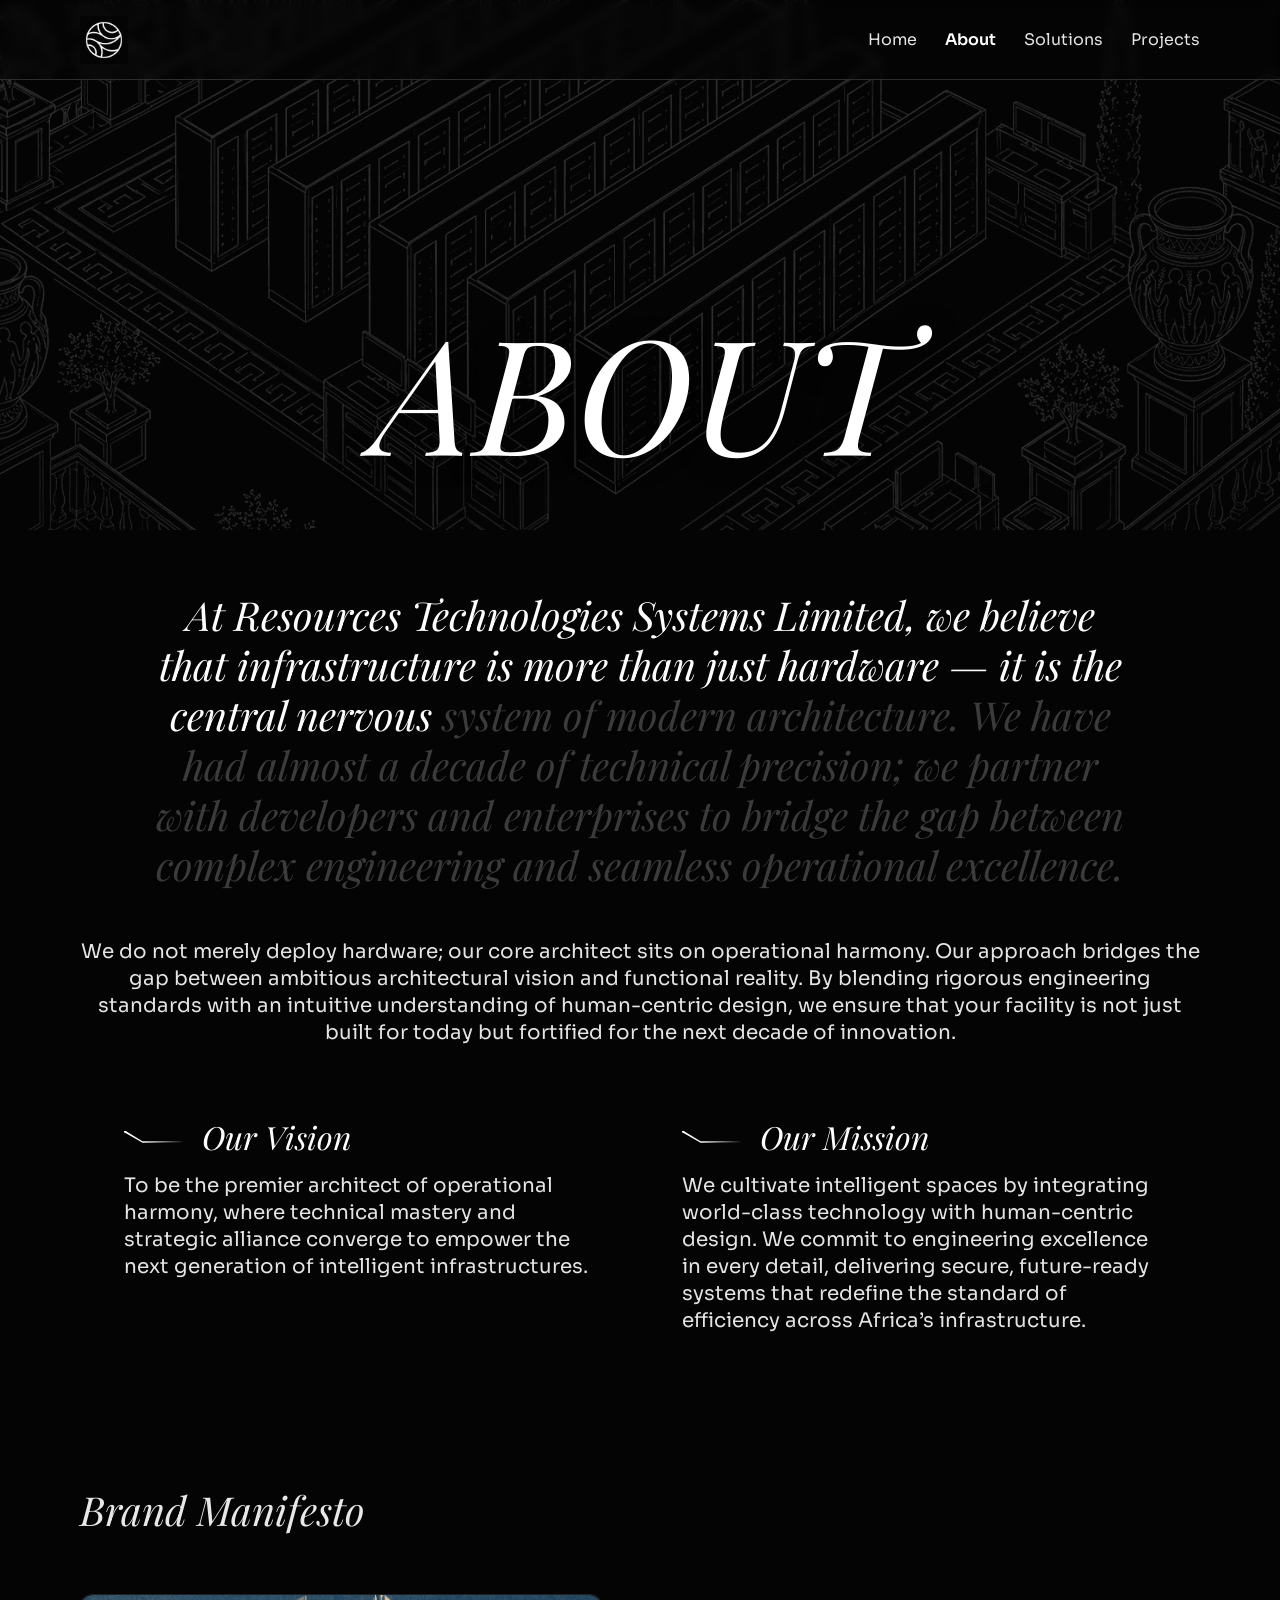
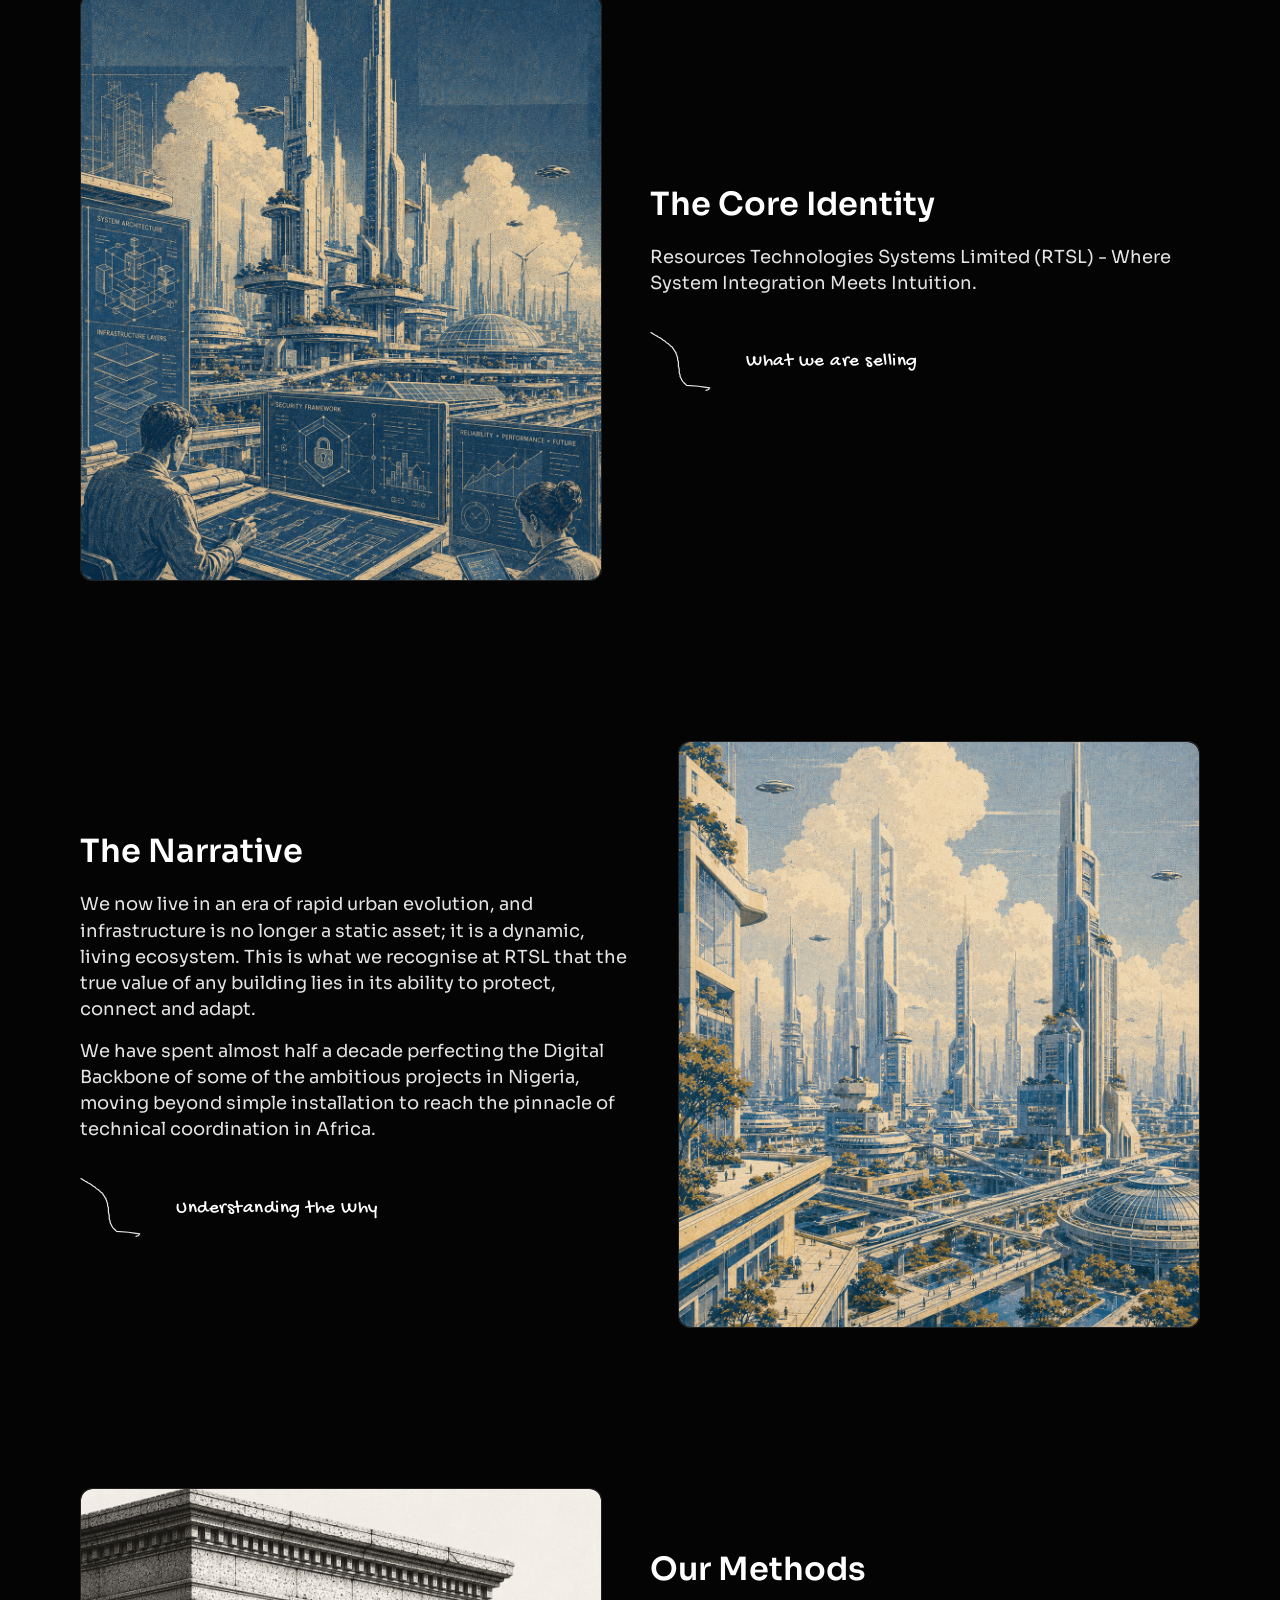
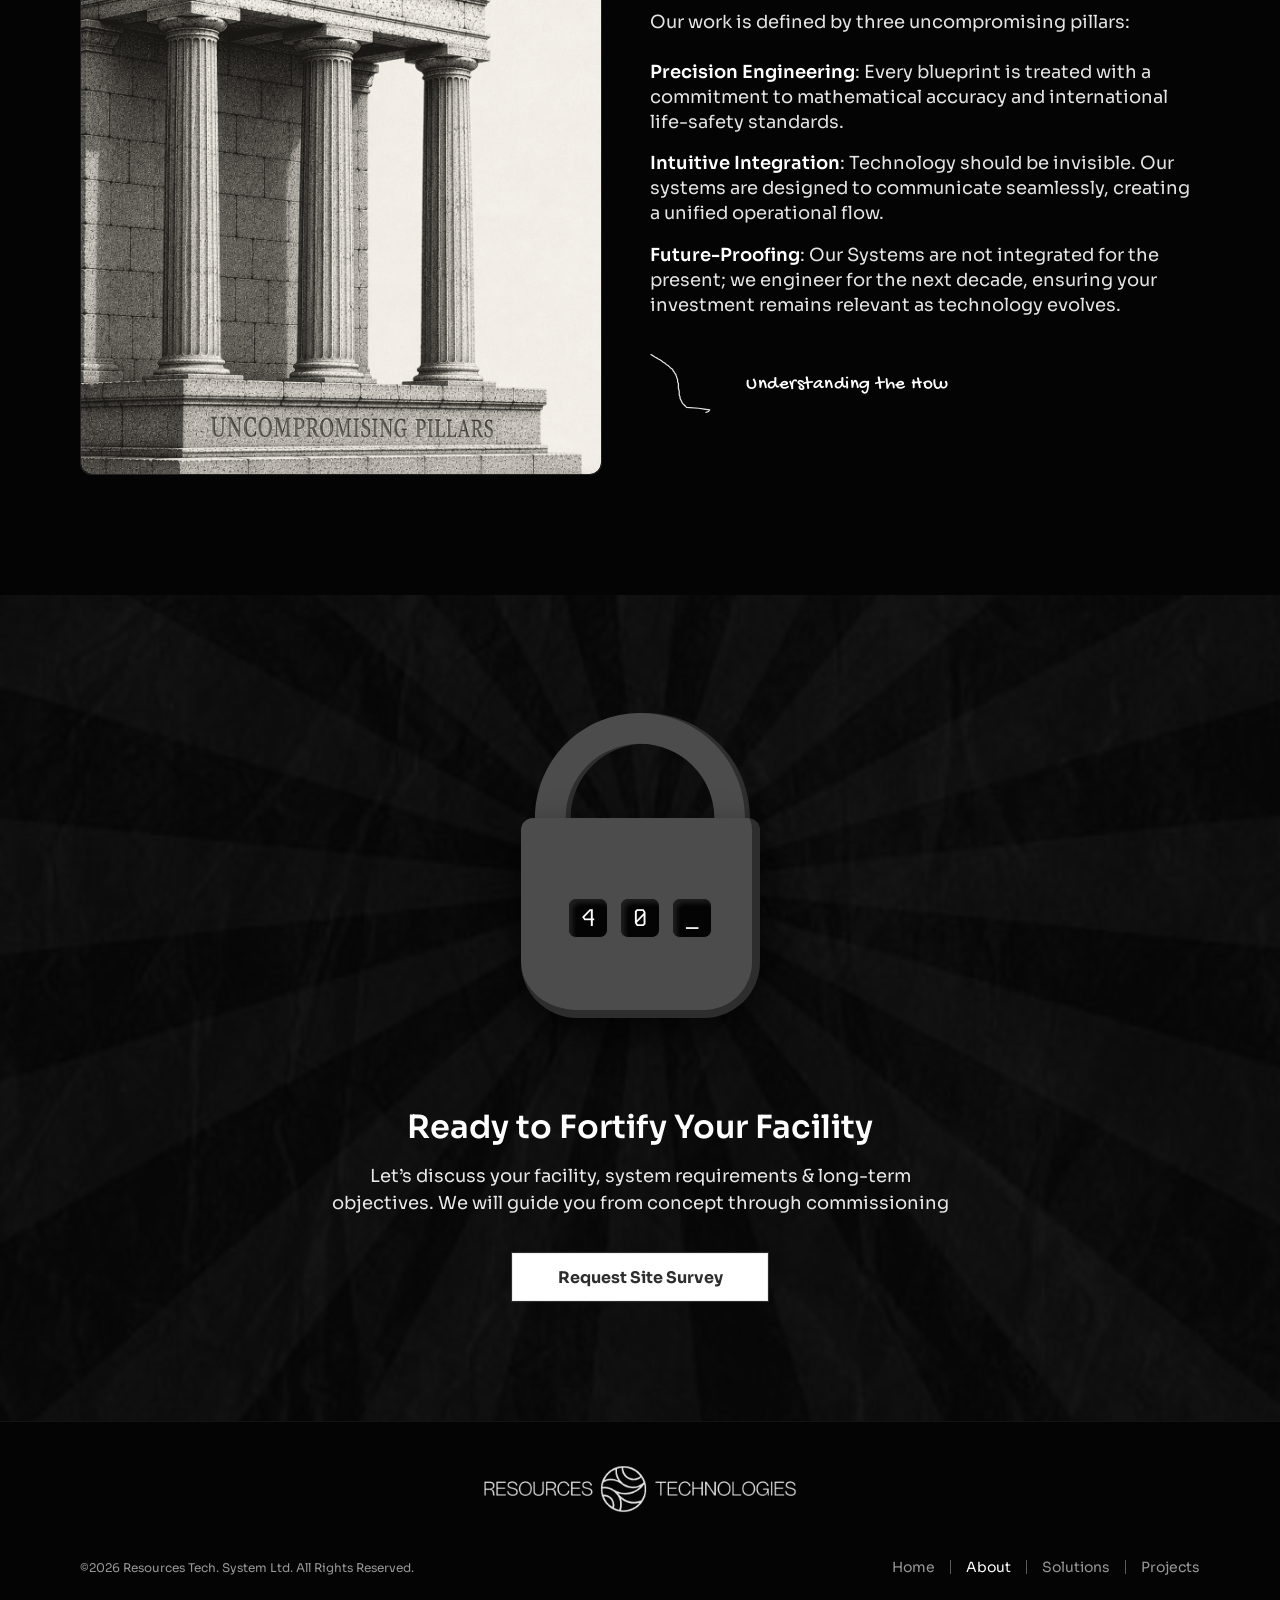
==== commit 1ad65dfa: "chore: remove Contact and CMS Portal links from footer" ====
--- a/about.html
+++ b/about.html
@@ -49,7 +49,6 @@
         <li><a href="./about" class="framer-nav-link is-active" aria-current="page">About</a></li>
         <li><a href="./solutions" class="framer-nav-link">Solutions</a></li>
         <li><a href="./projects" class="framer-nav-link">Projects</a></li>
-        <li></li>
       </ul>
     </div>
   </header>
@@ -289,13 +288,6 @@
           </span>
 
           <a href="./projects" class="framer-footer-link">Projects</a>
-          <span class="framer-footer-divider" aria-hidden="true">
-            <img src="assets/footer-divider.svg" alt="" width="3" height="16" />
-          </span>
-
-          <a href="./contact" class="framer-footer-link">Contact</a>
-          <span class="framer-footer-divider" aria-hidden="true"><img src="assets/footer-divider.svg" alt="" width="3" height="16" /></span>
-          <a href="./admin.html" class="framer-footer-link" style="color: #10b981;">CMS Portal</a>
         </nav>
       </div>
     </div>
